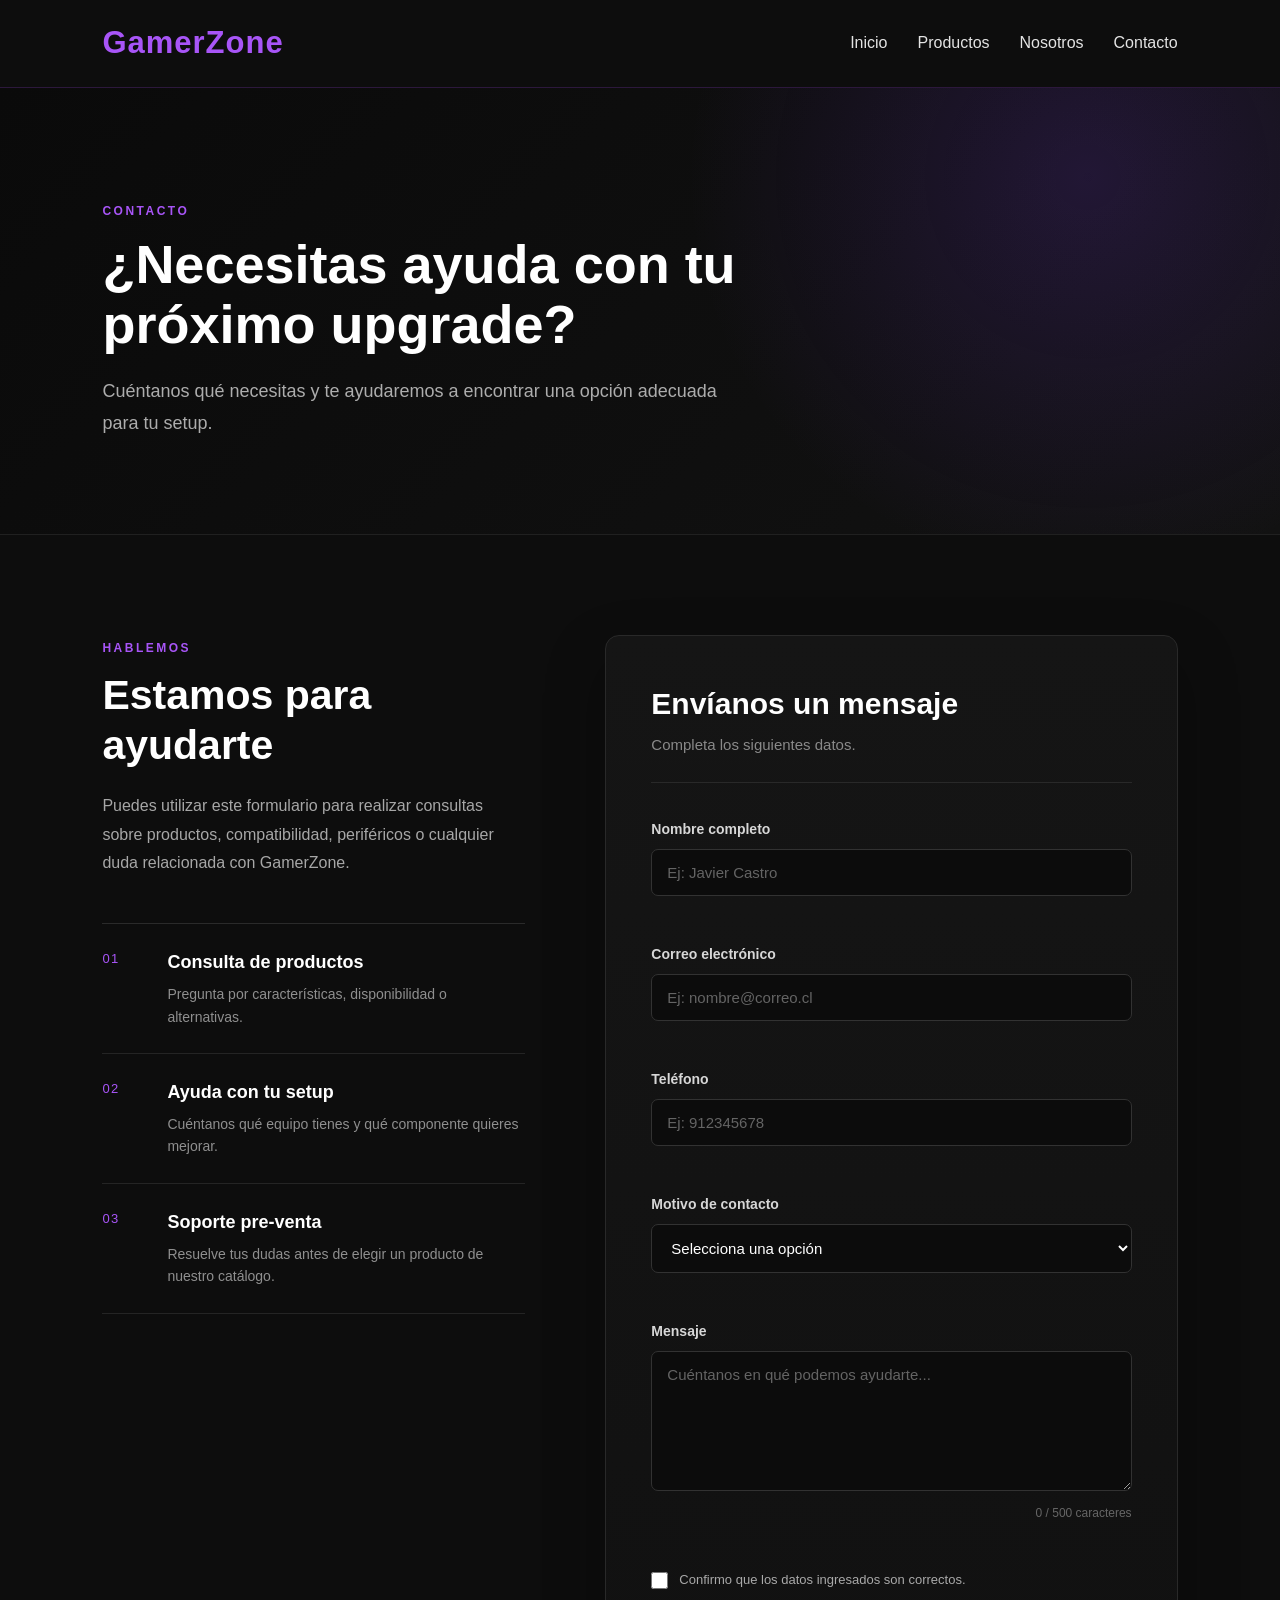
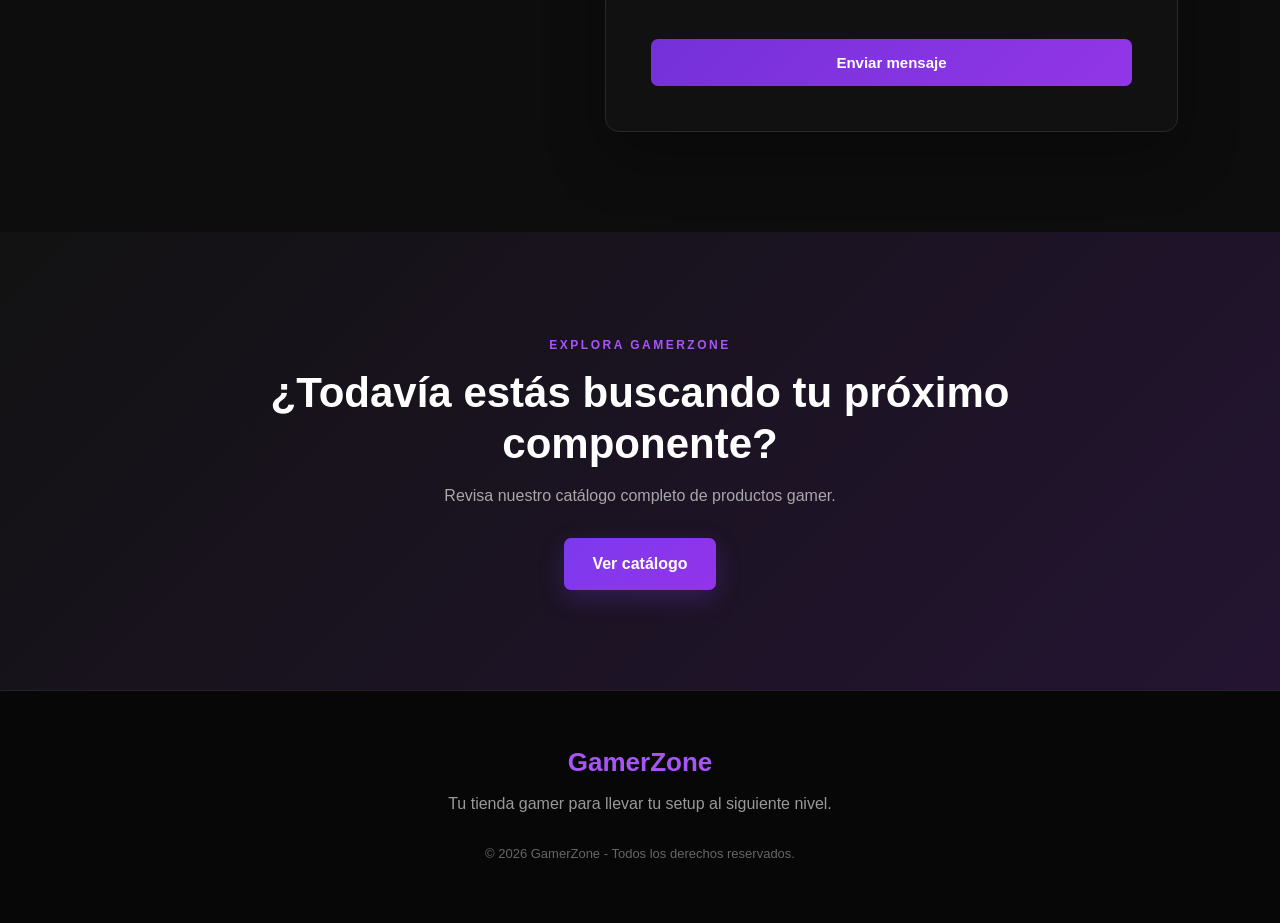
==== contacto.html @ d8f1b789 "Proyecto inicial GamerZone con HTML CSS JavaScript y recursos" ====
<!DOCTYPE html>
<html lang="es">

<head>
    <meta charset="UTF-8">
    <meta name="viewport" content="width=device-width, initial-scale=1.0">

    <title>Contacto | GamerZone</title>

    <link rel="stylesheet" href="css/estilos.css">
</head>

<body>

    <!-- ============================= -->
    <!-- HEADER -->
    <!-- ============================= -->

    <header>

        <h1>GamerZone</h1>

        <nav>
            <a href="index.html">Inicio</a>
            <a href="productos.html">Productos</a>
            <a href="nosotros.html">Nosotros</a>
            <a href="contacto.html">Contacto</a>
        </nav>

    </header>


    <main>

        <!-- ============================= -->
        <!-- PORTADA CONTACTO -->
        <!-- ============================= -->

        <section class="contacto-portada">

            <div class="contacto-portada-contenido">

                <span class="etiqueta-seccion">
                    CONTACTO
                </span>

                <h2>
                    ¿Necesitas ayuda con tu próximo upgrade?
                </h2>

                <p>
                    Cuéntanos qué necesitas y te ayudaremos a encontrar
                    una opción adecuada para tu setup.
                </p>

            </div>

        </section>


        <!-- ============================= -->
        <!-- CONTACTO PRINCIPAL -->
        <!-- ============================= -->

        <section class="contacto-principal">

            <div class="contacto-grid">

                <!-- INFORMACIÓN -->
                <div class="contacto-info">

                    <span class="etiqueta-seccion">
                        HABLEMOS
                    </span>

                    <h2>
                        Estamos para ayudarte
                    </h2>

                    <p class="contacto-intro">
                        Puedes utilizar este formulario para realizar
                        consultas sobre productos, compatibilidad,
                        periféricos o cualquier duda relacionada con
                        GamerZone.
                    </p>


                    <div class="contacto-opciones">

                        <article class="contacto-opcion">

                            <span class="contacto-numero">
                                01
                            </span>

                            <div>
                                <h3>Consulta de productos</h3>

                                <p>
                                    Pregunta por características,
                                    disponibilidad o alternativas.
                                </p>
                            </div>

                        </article>


                        <article class="contacto-opcion">

                            <span class="contacto-numero">
                                02
                            </span>

                            <div>
                                <h3>Ayuda con tu setup</h3>

                                <p>
                                    Cuéntanos qué equipo tienes y qué
                                    componente quieres mejorar.
                                </p>
                            </div>

                        </article>


                        <article class="contacto-opcion">

                            <span class="contacto-numero">
                                03
                            </span>

                            <div>
                                <h3>Soporte pre-venta</h3>

                                <p>
                                    Resuelve tus dudas antes de elegir
                                    un producto de nuestro catálogo.
                                </p>
                            </div>

                        </article>

                    </div>

                </div>


                <!-- ============================= -->
                <!-- FORMULARIO -->
                <!-- ============================= -->

                <div class="contenedor-formulario">

                    <form id="formularioContacto" novalidate>

                        <div class="encabezado-formulario">

                            <h2>Envíanos un mensaje</h2>

                            <p>
                                Completa los siguientes datos.
                            </p>

                        </div>


                        <!-- NOMBRE -->
                        <div class="grupo-formulario">

                            <label for="nombre">
                                Nombre completo
                            </label>

                            <input
                                type="text"
                                id="nombre"
                                name="nombre"
                                placeholder="Ej: Javier Castro"
                                autocomplete="name"
                            >

                            <small
                                class="mensaje-error"
                                id="errorNombre">
                            </small>

                        </div>


                        <!-- CORREO -->
                        <div class="grupo-formulario">

                            <label for="correo">
                                Correo electrónico
                            </label>

                            <input
                                type="email"
                                id="correo"
                                name="correo"
                                placeholder="Ej: nombre@correo.cl"
                                autocomplete="email"
                            >

                            <small
                                class="mensaje-error"
                                id="errorCorreo">
                            </small>

                        </div>


                        <!-- TELÉFONO -->
                        <div class="grupo-formulario">

                            <label for="telefono">
                                Teléfono
                            </label>

                            <input
                                type="tel"
                                id="telefono"
                                name="telefono"
                                placeholder="Ej: 912345678"
                                autocomplete="tel"
                                inputmode="numeric"
                            >

                            <small
                                class="mensaje-error"
                                id="errorTelefono">
                            </small>

                        </div>


                        <!-- MOTIVO -->
                        <div class="grupo-formulario">

                            <label for="motivo">
                                Motivo de contacto
                            </label>

                            <select
                                id="motivo"
                                name="motivo"
                            >

                                <option value="">
                                    Selecciona una opción
                                </option>

                                <option value="producto">
                                    Consulta de producto
                                </option>

                                <option value="setup">
                                    Ayuda con mi setup
                                </option>

                                <option value="compatibilidad">
                                    Compatibilidad de componentes
                                </option>

                                <option value="otro">
                                    Otra consulta
                                </option>

                            </select>

                            <small
                                class="mensaje-error"
                                id="errorMotivo">
                            </small>

                        </div>


                        <!-- MENSAJE -->
                        <div class="grupo-formulario">

                            <label for="mensaje">
                                Mensaje
                            </label>

                            <textarea
                                id="mensaje"
                                name="mensaje"
                                rows="6"
                                placeholder="Cuéntanos en qué podemos ayudarte..."
                            ></textarea>

                            <div class="contador-mensaje">
                                <span id="contadorCaracteres">
                                    0
                                </span>
                                / 500 caracteres
                            </div>

                            <small
                                class="mensaje-error"
                                id="errorMensaje">
                            </small>

                        </div>


                        <!-- TÉRMINOS -->
                        <div class="grupo-checkbox">

                            <input
                                type="checkbox"
                                id="terminos"
                                name="terminos"
                            >

                            <label for="terminos">
                                Confirmo que los datos ingresados son correctos.
                            </label>

                        </div>

                        <small
                            class="mensaje-error"
                            id="errorTerminos">
                        </small>


                        <!-- BOTÓN -->
                        <button
                            type="submit"
                            class="boton-enviar"
                        >
                            Enviar mensaje
                        </button>


                        <!-- MENSAJE DE ÉXITO -->
                        <div
                            class="mensaje-exito"
                            id="mensajeExito"
                        >
                        </div>

                    </form>

                </div>

            </div>

        </section>


        <!-- ============================= -->
        <!-- CTA -->
        <!-- ============================= -->

        <section class="contacto-cta">

            <span class="etiqueta-seccion">
                EXPLORA GAMERZONE
            </span>

            <h2>
                ¿Todavía estás buscando tu próximo componente?
            </h2>

            <p>
                Revisa nuestro catálogo completo de productos gamer.
            </p>

            <a
                href="productos.html"
                class="boton-principal"
            >
                Ver catálogo
            </a>

        </section>

    </main>


    <!-- ============================= -->
    <!-- FOOTER -->
    <!-- ============================= -->

    <footer>

        <h3>GamerZone</h3>

        <p>
            Tu tienda gamer para llevar tu setup al siguiente nivel.
        </p>

        <p class="copyright">
            &copy; 2026 GamerZone - Todos los derechos reservados.
        </p>

    </footer>


    <script src="js/script.js"></script>

</body>

</html>
---- css/estilos.css ----
/* ================================================= */
/* GAMERZONE - ESTILOS GENERALES */
/* ================================================= */

* {
    margin: 0;
    padding: 0;
    box-sizing: border-box;
}

html {
    scroll-behavior: smooth;
}

body {
    font-family: Arial, Helvetica, sans-serif;
    background-color: #0b0b0b;
    color: #ffffff;
    line-height: 1.5;
}

img {
    max-width: 100%;
}

a {
    color: inherit;
}


/* ================================================= */
/* HEADER */
/* ================================================= */

header {
    background: rgba(14, 14, 14, 0.96);

    display: flex;
    justify-content: space-between;
    align-items: center;

    padding: 20px 8%;

    border-bottom: 1px solid #2c183c;

    position: sticky;
    top: 0;
    z-index: 1000;

    backdrop-filter: blur(12px);
}

header h1,
.logo-gamerzone {
    font-size: 31px;
    color: #a855f7;
    letter-spacing: 1px;
    font-weight: 700;
    text-decoration: none;
}


/* ================================================= */
/* NAVEGACIÓN */
/* ================================================= */

nav {
    display: flex;
    gap: 30px;
}

nav a {
    color: #e4e4e4;
    text-decoration: none;
    font-size: 16px;
    font-weight: 500;
    position: relative;
    transition: 0.3s;
}

nav a::after {
    content: "";
    position: absolute;
    left: 0;
    bottom: -7px;
    width: 0;
    height: 2px;
    background-color: #a855f7;
    transition: 0.3s;
}

nav a:hover {
    color: #ffffff;
}

nav a:hover::after {
    width: 100%;
}


/* ================================================= */
/* ELEMENTOS GENERALES */
/* ================================================= */

.etiqueta-seccion {
    display: inline-block;
    color: #a855f7;
    font-size: 12px;
    font-weight: 700;
    letter-spacing: 2.5px;
    margin-bottom: 14px;
}

.boton-principal {
    display: inline-block;

    background: linear-gradient(
        135deg,
        #7c3aed,
        #9333ea
    );

    color: #ffffff;
    text-decoration: none;

    padding: 14px 28px;

    border-radius: 7px;

    font-size: 16px;
    font-weight: bold;

    box-shadow:
        0 8px 25px rgba(124, 58, 237, 0.25);

    transition: 0.3s;
}

.boton-principal:hover {
    transform: translateY(-2px);

    box-shadow:
        0 12px 30px rgba(124, 58, 237, 0.4);
}

.boton-secundario {
    display: inline-block;

    color: #ffffff;
    text-decoration: none;

    padding: 13px 27px;

    border: 1px solid #3e3e3e;
    border-radius: 7px;

    font-size: 16px;
    font-weight: 600;

    transition: 0.3s;
}

.boton-secundario:hover {
    border-color: #7c3aed;
    background-color: rgba(124, 58, 237, 0.08);
    transform: translateY(-2px);
}

.enlace-simple {
    color: #c77dff;
    text-decoration: none;
    font-size: 15px;
    font-weight: 600;
    transition: 0.3s;
}

.enlace-simple:hover {
    color: #ffffff;
}


/* ================================================= */
/* TÍTULOS GENERALES */
/* ================================================= */

.titulo-seccion {
    text-align: center;
    margin-bottom: 48px;
}

.titulo-seccion h2 {
    font-size: 40px;
    margin: 10px 0 15px;
    line-height: 1.2;
}

.titulo-seccion p {
    max-width: 760px;
    margin: auto;

    color: #a9a9a9;

    font-size: 17px;
    line-height: 1.7;
}


/* ================================================= */
/* HOME */
/* ================================================= */

.home-hero {
    min-height: 83vh;

    display: grid;

    grid-template-columns: 0.9fr 1.1fr;

    gap: 70px;

    align-items: center;

    padding: 80px 8%;

    background:
        radial-gradient(
            circle at 75% 35%,
            rgba(124, 58, 237, 0.18),
            transparent 32%
        ),
        linear-gradient(
            135deg,
            #090909 0%,
            #101010 100%
        );
}

.home-hero-contenido {
    max-width: 680px;
}

.home-hero-contenido h1 {
    font-size: 61px;
    line-height: 1.04;
    margin-bottom: 25px;
    letter-spacing: -1.5px;
}

.home-hero-contenido p {
    color: #adadad;

    font-size: 18px;
    line-height: 1.75;

    max-width: 590px;

    margin-bottom: 35px;
}

.home-hero-acciones {
    display: flex;
    align-items: center;
    gap: 15px;
    flex-wrap: wrap;
}

.home-hero-visual {
    position: relative;
}

.home-hero-visual img {
    width: 100%;
    height: 560px;

    object-fit: cover;

    border-radius: 16px;

    display: block;

    box-shadow:
        0 35px 80px rgba(0, 0, 0, 0.5),
        0 0 40px rgba(124, 58, 237, 0.15);
}

.home-hero-ficha {
    position: absolute;

    left: -35px;
    bottom: 35px;

    width: 270px;

    padding: 22px;

    background: rgba(12, 12, 12, 0.94);

    border: 1px solid #33203f;

    backdrop-filter: blur(10px);
}

.home-hero-ficha span {
    display: block;

    color: #a855f7;

    font-size: 10px;
    font-weight: bold;
    letter-spacing: 2px;

    margin-bottom: 9px;
}

.home-hero-ficha strong {
    display: block;

    font-size: 15px;
    line-height: 1.55;
    font-weight: 600;
}


/* ================================================= */
/* HOME - CATEGORÍAS */
/* ================================================= */

.home-categorias {
    padding: 100px 8%;
    background-color: #0d0d0d;
}

.home-categorias-cabecera {
    display: flex;

    justify-content: space-between;
    align-items: flex-end;

    gap: 30px;

    margin-bottom: 50px;
}

.home-categorias-cabecera h2 {
    max-width: 650px;

    font-size: 42px;
    line-height: 1.18;
}

.categorias-linea {
    border-top: 1px solid #292929;
}

.categoria-home {
    display: grid;

    grid-template-columns: 70px 1fr 50px;

    gap: 25px;

    align-items: center;

    padding: 30px 10px;

    border-bottom: 1px solid #292929;

    text-decoration: none;

    transition: 0.3s;
}

.categoria-home:hover {
    background-color: #121212;
    padding-left: 22px;
}

.categoria-home-numero {
    color: #6f6f6f;

    font-size: 12px;
    letter-spacing: 1.5px;
}

.categoria-home h3 {
    font-size: 23px;
    margin-bottom: 5px;
}

.categoria-home p {
    color: #898989;

    font-size: 14px;
    line-height: 1.6;
}

.categoria-home-flecha {
    color: #a855f7;
    font-size: 23px;
    text-align: right;
}


/* ================================================= */
/* HOME - PC GAMER */
/* ================================================= */

.home-editorial {
    display: grid;

    grid-template-columns: 1.1fr 0.9fr;

    min-height: 680px;

    background-color: #101010;
}

.home-editorial-imagen {
    overflow: hidden;
}

.home-editorial-imagen img {
    width: 100%;
    height: 100%;
    min-height: 680px;

    object-fit: cover;

    display: block;
}

.home-editorial-contenido {
    padding: 90px 10%;

    display: flex;
    flex-direction: column;
    justify-content: center;

    background:
        radial-gradient(
            circle at 80% 50%,
            rgba(124, 58, 237, 0.12),
            transparent 38%
        ),
        #111111;
}

.home-editorial-contenido h2 {
    font-size: 45px;
    line-height: 1.15;

    margin-bottom: 24px;

    max-width: 600px;
}

.home-editorial-contenido > p {
    color: #a6a6a6;

    font-size: 16px;
    line-height: 1.8;

    margin-bottom: 38px;

    max-width: 600px;
}

.home-editorial-datos {
    display: grid;

    grid-template-columns: 1fr 1fr;

    gap: 30px;

    margin-bottom: 40px;
}

.home-editorial-datos div {
    padding-top: 18px;

    border-top: 1px solid #333333;
}

.home-editorial-datos span {
    display: block;

    color: #9b4ed6;

    font-size: 12px;
    letter-spacing: 1.5px;

    margin-bottom: 10px;
}

.home-editorial-datos p {
    color: #8e8e8e;

    font-size: 14px;
    line-height: 1.6;
}


/* ================================================= */
/* PRODUCTOS DESTACADOS HOME */
/* ================================================= */

.productos-destacados {
    padding: 100px 8%;

    background-color: #0c0c0c;
}

.contenedor-productos {
    display: grid;

    grid-template-columns: repeat(4, 1fr);

    gap: 24px;
}

.producto {
    background-color: #151515;

    border: 1px solid #272727;

    border-radius: 12px;

    overflow: hidden;

    transition: 0.3s;
}

.producto:hover {
    transform: translateY(-7px);

    border-color: #583078;

    box-shadow:
        0 20px 45px rgba(0, 0, 0, 0.35);
}

.producto img {
    width: 100%;
    height: 225px;

    object-fit: cover;

    display: block;
}

.producto-info {
    padding: 23px;
}

.categoria {
    display: inline-block;

    color: #a855f7;

    font-size: 10px;
    font-weight: bold;

    letter-spacing: 1.7px;

    margin-bottom: 11px;
}

.producto-info h3 {
    font-size: 20px;

    margin-bottom: 12px;
}

.producto-info p {
    color: #999999;

    font-size: 14px;
    line-height: 1.65;

    min-height: 70px;
}

.producto-info h4 {
    color: #c06bff;

    font-size: 22px;

    margin: 18px 0;
}

.boton-producto {
    display: inline-block;

    background-color: #742dde;

    color: white;

    text-decoration: none;

    padding: 11px 18px;

    border-radius: 6px;

    font-size: 14px;
    font-weight: 700;

    transition: 0.3s;
}

.boton-producto:hover {
    background-color: #943ff0;
}

.ver-catalogo {
    text-align: center;

    margin-top: 48px;
}


/* ================================================= */
/* HOME - HARDWARE */
/* ================================================= */

.home-hardware {
    display: grid;

    grid-template-columns: 0.9fr 1.1fr;

    background-color: #111111;

    min-height: 610px;
}

.home-hardware-contenido {
    padding: 90px 12%;

    display: flex;
    flex-direction: column;
    justify-content: center;
}

.home-hardware-contenido h2 {
    font-size: 44px;
    line-height: 1.17;

    margin-bottom: 24px;

    max-width: 580px;
}

.home-hardware-contenido p {
    color: #9d9d9d;

    font-size: 16px;
    line-height: 1.8;

    max-width: 560px;

    margin-bottom: 30px;
}

.home-hardware-imagen {
    overflow: hidden;
}

.home-hardware-imagen img {
    width: 100%;
    height: 100%;

    min-height: 610px;

    object-fit: cover;

    display: block;
}


/* ================================================= */
/* HOME - AYUDA */
/* ================================================= */

.home-ayuda {
    padding: 120px 8%;

    text-align: center;

    background:
        radial-gradient(
            circle at 50% 40%,
            rgba(124, 58, 237, 0.15),
            transparent 40%
        ),
        linear-gradient(
            135deg,
            #0c0c0c,
            #17101d
        );
}

.home-ayuda-contenido {
    max-width: 820px;

    margin: auto;
}

.home-ayuda h2 {
    font-size: 48px;
    line-height: 1.15;

    margin-bottom: 22px;
}

.home-ayuda p {
    color: #a5a5a5;

    font-size: 17px;
    line-height: 1.75;

    max-width: 680px;

    margin: 0 auto 32px;
}


/* ================================================= */
/* PRODUCTOS - PORTADA */
/* ================================================= */

.catalogo-portada {
    min-height: 560px;

    padding: 95px 8%;

    display: flex;

    justify-content: space-between;
    align-items: flex-end;

    gap: 60px;

    background:
        radial-gradient(
            circle at 80% 30%,
            rgba(124, 58, 237, 0.17),
            transparent 30%
        ),
        linear-gradient(
            135deg,
            #090909 0%,
            #121212 65%,
            #17101e 100%
        );

    border-bottom: 1px solid #252525;
}

.catalogo-portada-contenido {
    max-width: 850px;
}

.catalogo-portada h1 {
    max-width: 780px;

    font-size: 60px;
    line-height: 1.05;

    letter-spacing: -1px;

    margin-bottom: 25px;
}

.catalogo-portada-contenido p {
    max-width: 630px;

    color: #a7a7a7;

    font-size: 18px;
    line-height: 1.75;
}

.catalogo-portada-dato {
    width: 260px;

    padding-top: 20px;

    border-top: 1px solid #45305a;

    flex-shrink: 0;
}

.catalogo-portada-dato span {
    display: block;

    color: #a855f7;

    font-size: 10px;
    font-weight: 700;

    letter-spacing: 2px;

    margin-bottom: 10px;
}

.catalogo-portada-dato p {
    color: #929292;

    font-size: 14px;
    line-height: 1.6;
}


/* ================================================= */
/* PRODUCTOS - CATEGORÍAS */
/* ================================================= */

.catalogo-categorias {
    padding: 22px 8%;

    background-color: #0d0d0d;

    border-bottom: 1px solid #242424;
}

.catalogo-categorias-interior {
    display: flex;

    justify-content: space-between;
    align-items: center;

    gap: 30px;

    max-width: 1300px;

    margin: auto;
}

.catalogo-categorias-titulo {
    color: #777777;

    font-size: 12px;

    letter-spacing: 1.4px;

    text-transform: uppercase;
}

.catalogo-categorias-links {
    display: flex;

    align-items: center;

    gap: 28px;

    flex-wrap: wrap;
}

.catalogo-categorias-links a {
    color: #bcbcbc;

    text-decoration: none;

    font-size: 14px;

    transition: 0.3s;
}

.catalogo-categorias-links a:hover {
    color: #b96cff;
}


/* ================================================= */
/* PRODUCTO PRINCIPAL */
/* ================================================= */

.producto-principal {
    display: grid;

    grid-template-columns: 1.1fr 0.9fr;

    min-height: 680px;

    background-color: #0f0f0f;

    border-bottom: 1px solid #252525;
}

.producto-principal-imagen {
    overflow: hidden;
}

.producto-principal-imagen img {
    width: 100%;
    height: 100%;

    min-height: 680px;

    object-fit: cover;

    display: block;
}

.producto-principal-contenido {
    padding: 85px 10%;

    display: flex;
    flex-direction: column;
    justify-content: center;

    background:
        radial-gradient(
            circle at 80% 35%,
            rgba(124, 58, 237, 0.12),
            transparent 40%
        ),
        #111111;
}

.producto-principal-contenido h2 {
    font-size: 46px;
    line-height: 1.15;

    margin-bottom: 22px;
}

.producto-principal-descripcion {
    max-width: 570px;

    color: #a4a4a4;

    font-size: 16px;
    line-height: 1.8;

    margin-bottom: 38px;
}

.producto-principal-detalles {
    border-top: 1px solid #303030;

    border-bottom: 1px solid #303030;

    margin-bottom: 38px;
}

.producto-principal-detalles div {
    display: grid;

    grid-template-columns: 130px 1fr;

    gap: 20px;

    padding: 17px 0;

    border-bottom: 1px solid #252525;
}

.producto-principal-detalles div:last-child {
    border-bottom: none;
}

.producto-principal-detalles span {
    color: #737373;

    font-size: 10px;
    font-weight: bold;

    letter-spacing: 1.5px;
}

.producto-principal-detalles strong {
    color: #d3d3d3;

    font-size: 14px;
    font-weight: 500;
}

.producto-principal-compra {
    display: flex;

    align-items: center;

    gap: 30px;

    flex-wrap: wrap;
}

.precio-destacado {
    color: #c26dff;

    font-size: 30px;
}


/* ================================================= */
/* CATÁLOGO PRODUCTOS */
/* ================================================= */

.catalogo-productos {
    padding: 105px 8%;

    background-color: #0b0b0b;
}

.catalogo-encabezado {
    display: flex;

    justify-content: space-between;
    align-items: flex-end;

    gap: 50px;

    max-width: 1300px;

    margin: 0 auto 55px;
}

.catalogo-encabezado h2 {
    font-size: 45px;

    line-height: 1.15;
}

.catalogo-encabezado > p {
    max-width: 430px;

    color: #8e8e8e;

    font-size: 15px;
    line-height: 1.7;
}

.catalogo-grid {
    max-width: 1300px;

    margin: auto;

    display: grid;

    grid-template-columns: repeat(2, 1fr);

    gap: 28px;
}

.catalogo-producto {
    background-color: #121212;

    border: 1px solid #262626;

    overflow: hidden;

    transition:
        transform 0.3s,
        border-color 0.3s,
        box-shadow 0.3s;
}

.catalogo-producto:hover {
    transform: translateY(-5px);

    border-color: #4d2d65;

    box-shadow:
        0 22px 55px rgba(0, 0, 0, 0.3);
}

.catalogo-producto-imagen {
    position: relative;

    overflow: hidden;

    background-color: #0c0c0c;
}

.catalogo-producto-imagen img {
    width: 100%;

    height: 340px;

    object-fit: cover;

    display: block;

    transition: transform 0.5s;
}

.catalogo-producto:hover
.catalogo-producto-imagen img {
    transform: scale(1.025);
}

.producto-etiqueta {
    position: absolute;

    z-index: 2;

    top: 18px;
    left: 18px;

    padding: 7px 10px;

    background-color: rgba(10, 10, 10, 0.88);

    border: 1px solid #43304f;

    color: #c078f4;

    font-size: 9px;
    font-weight: 700;

    letter-spacing: 1.5px;
}

.catalogo-producto-info {
    padding: 27px 27px 25px;
}

.catalogo-producto-info h3 {
    font-size: 23px;

    margin-bottom: 12px;
}

.catalogo-producto-info > p {
    color: #949494;

    font-size: 14px;
    line-height: 1.7;

    min-height: 72px;
}

.catalogo-producto-final {
    display: flex;

    justify-content: space-between;
    align-items: center;

    gap: 20px;

    margin-top: 24px;

    padding-top: 20px;

    border-top: 1px solid #292929;
}

.catalogo-producto-final strong {
    color: #c36dff;

    font-size: 21px;
}

.catalogo-producto-final a {
    color: #c5c5c5;

    text-decoration: none;

    font-size: 13px;
    font-weight: 600;

    transition: 0.3s;
}

.catalogo-producto-final a:hover {
    color: #b767ed;
}


/* ================================================= */
/* AYUDA CATÁLOGO */
/* ================================================= */

.catalogo-ayuda {
    padding: 115px 8%;

    text-align: center;

    background:
        radial-gradient(
            circle at 50% 50%,
            rgba(124, 58, 237, 0.15),
            transparent 38%
        ),
        linear-gradient(
            135deg,
            #0c0c0c,
            #191020
        );
}

.catalogo-ayuda-contenido {
    max-width: 800px;

    margin: auto;
}

.catalogo-ayuda h2 {
    font-size: 47px;
    line-height: 1.15;

    margin-bottom: 20px;
}

.catalogo-ayuda p {
    max-width: 650px;

    margin: 0 auto 32px;

    color: #a3a3a3;

    font-size: 16px;
    line-height: 1.75;
}


/* ================================================= */
/* NOSOTROS - PORTADA */
/* ================================================= */

.nosotros-portada {
    position: relative;

    min-height: 78vh;

    overflow: hidden;

    display: flex;
    align-items: center;
}

.nosotros-portada-imagen {
    position: absolute;

    inset: 0;

    width: 100%;
    height: 100%;

    object-fit: cover;
}

.nosotros-portada-overlay {
    position: absolute;

    inset: 0;

    z-index: 1;

    background:
        linear-gradient(
            90deg,
            rgba(5, 5, 5, 0.97) 0%,
            rgba(8, 8, 8, 0.88) 38%,
            rgba(8, 8, 8, 0.40) 70%,
            rgba(8, 8, 8, 0.18) 100%
        );
}

.nosotros-portada-contenido {
    position: relative;

    z-index: 2;

    width: 58%;

    padding: 80px 8%;
}

.nosotros-portada-contenido h2 {
    font-size: 54px;
    line-height: 1.12;

    margin-bottom: 22px;

    max-width: 800px;
}

.nosotros-portada-contenido p {
    color: #c5c5c5;

    font-size: 18px;
    line-height: 1.75;

    margin-bottom: 32px;

    max-width: 650px;
}


/* ================================================= */
/* NOSOTROS - HISTORIA */
/* ================================================= */

.historia-gamerzone {
    padding: 100px 8%;

    background-color: #0f0f0f;
}

.historia-contenido {
    max-width: 1250px;

    margin: auto;

    display: grid;

    grid-template-columns: 1fr 1fr;

    gap: 70px;

    align-items: center;
}

.historia-imagen {
    position: relative;
}

.historia-imagen::before {
    content: "";

    position: absolute;

    width: 95%;
    height: 95%;

    left: -18px;
    bottom: -18px;

    border: 1px solid #4b226e;

    border-radius: 15px;
}

.historia-imagen img {
    position: relative;

    z-index: 2;

    width: 100%;
    height: 470px;

    object-fit: cover;

    border-radius: 15px;
}

.historia-texto h2 {
    font-size: 42px;
    line-height: 1.2;

    margin-bottom: 26px;
}

.historia-texto p {
    color: #ababab;

    font-size: 16px;
    line-height: 1.85;

    margin-bottom: 18px;
}


/* ================================================= */
/* NOSOTROS - PROPUESTA */
/* ================================================= */

.diferenciadores {
    padding: 95px 8%;

    background-color: #0b0b0b;
}

.diferenciadores-titulo {
    max-width: 700px;

    margin-bottom: 50px;
}

.diferenciadores-titulo h2 {
    font-size: 42px;

    line-height: 1.2;
}

.diferenciadores-grid {
    display: grid;

    grid-template-columns: repeat(2, 1fr);

    gap: 24px;
}

.diferenciador {
    padding: 35px 30px;

    border-top: 1px solid #4b226e;

    background:
        linear-gradient(
            180deg,
            #151515,
            #111111
        );

    min-height: 245px;
}

.numero-diferenciador {
    display: block;

    color: #8f42c6;

    font-size: 14px;
    letter-spacing: 2px;

    margin-bottom: 45px;
}

.diferenciador h3 {
    font-size: 23px;

    margin-bottom: 14px;
}

.diferenciador p {
    color: #9e9e9e;

    font-size: 15px;
    line-height: 1.7;
}


/* ================================================= */
/* NOSOTROS - COMPROMISO */
/* ================================================= */

.compromiso {
    padding: 100px 8%;

    background:
        radial-gradient(
            circle at 80% 50%,
            rgba(124, 58, 237, 0.12),
            transparent 40%
        ),
        #101010;
}

.compromiso-contenido {
    max-width: 1200px;

    margin: auto;

    display: grid;

    grid-template-columns: 1.1fr 0.9fr;

    gap: 90px;

    align-items: center;
}

.compromiso-texto h2 {
    font-size: 42px;

    margin-bottom: 22px;
}

.compromiso-texto p {
    color: #ababab;

    line-height: 1.8;

    margin-bottom: 16px;

    font-size: 16px;
}

.compromiso-lista {
    border-left: 1px solid #3c1b5c;

    padding-left: 35px;
}

.compromiso-item {
    display: flex;

    align-items: center;

    gap: 15px;

    padding: 18px 0;

    border-bottom: 1px solid #242424;
}

.compromiso-item span {
    display: flex;

    align-items: center;
    justify-content: center;

    width: 30px;
    height: 30px;

    border-radius: 50%;

    background-color: rgba(124, 58, 237, 0.15);

    color: #b46cff;

    font-weight: bold;

    flex-shrink: 0;
}

.compromiso-item p {
    color: #d0d0d0;

    font-size: 15px;
}


/* ================================================= */
/* VIDEO LOCAL */
/* ================================================= */

.seccion-video {
    padding: 100px 8%;

    background-color: #0b0b0b;
}

.contenedor-video {
    width: 100%;
    max-width: 980px;

    margin: auto;

    overflow: hidden;

    border-radius: 16px;

    border: 1px solid #292929;

    background-color: #000000;

    box-shadow:
        0 25px 60px rgba(0, 0, 0, 0.45),
        0 0 40px rgba(124, 58, 237, 0.08);
}

.contenedor-video video {
    width: 100%;
    height: auto;

    display: block;

    background-color: #000000;
}


/* ================================================= */
/* NOSOTROS - CTA */
/* ================================================= */

.cta-nosotros {
    padding: 110px 8%;

    text-align: center;

    background:
        linear-gradient(
            135deg,
            #151515,
            #241233 60%,
            #321449
        );
}

.cta-nosotros-contenido {
    max-width: 800px;

    margin: auto;
}

.cta-nosotros h2 {
    font-size: 46px;
    line-height: 1.2;

    margin-bottom: 18px;
}

.cta-nosotros p {
    color: #bdbdbd;

    font-size: 17px;
    line-height: 1.7;

    margin-bottom: 30px;
}


/* ================================================= */
/* CONTACTO - PORTADA */
/* ================================================= */

.contacto-portada {
    padding: 110px 8% 95px;

    background:
        radial-gradient(
            circle at 85% 20%,
            rgba(124, 58, 237, 0.17),
            transparent 35%
        ),
        linear-gradient(
            135deg,
            #0a0a0a,
            #121212
        );

    border-bottom: 1px solid #202020;
}

.contacto-portada-contenido {
    max-width: 900px;
}

.contacto-portada h2 {
    font-size: 54px;
    line-height: 1.12;

    max-width: 850px;

    margin-bottom: 22px;
}

.contacto-portada p {
    max-width: 650px;

    color: #adadad;

    font-size: 18px;
    line-height: 1.75;
}


/* ================================================= */
/* CONTACTO PRINCIPAL */
/* ================================================= */

.contacto-principal {
    padding: 100px 8%;

    background-color: #0d0d0d;
}

.contacto-grid {
    max-width: 1250px;

    margin: auto;

    display: grid;

    grid-template-columns: 0.85fr 1.15fr;

    gap: 80px;

    align-items: start;
}

.contacto-info {
    position: sticky;

    top: 130px;
}

.contacto-info h2 {
    font-size: 41px;
    line-height: 1.2;

    margin-bottom: 22px;
}

.contacto-intro {
    color: #a7a7a7;

    font-size: 16px;
    line-height: 1.8;

    margin-bottom: 45px;
}

.contacto-opciones {
    border-top: 1px solid #2a2a2a;
}

.contacto-opcion {
    display: grid;

    grid-template-columns: 45px 1fr;

    gap: 20px;

    padding: 25px 0;

    border-bottom: 1px solid #242424;
}

.contacto-numero {
    color: #a855f7;

    font-size: 13px;
    letter-spacing: 1.5px;
}

.contacto-opcion h3 {
    font-size: 18px;

    margin-bottom: 7px;

    font-weight: 600;
}

.contacto-opcion p {
    color: #8f8f8f;

    font-size: 14px;
    line-height: 1.6;
}


/* ================================================= */
/* FORMULARIO */
/* ================================================= */

.contenedor-formulario {
    background:
        linear-gradient(
            180deg,
            #151515,
            #111111
        );

    border: 1px solid #292929;

    padding: 45px;

    border-radius: 14px;

    box-shadow:
        0 25px 60px rgba(0, 0, 0, 0.3);
}

.encabezado-formulario {
    margin-bottom: 36px;

    padding-bottom: 25px;

    border-bottom: 1px solid #292929;
}

.encabezado-formulario h2 {
    font-size: 30px;

    margin-bottom: 8px;
}

.encabezado-formulario p {
    color: #898989;

    font-size: 15px;
}

.grupo-formulario {
    margin-bottom: 24px;
}

.grupo-formulario label {
    display: block;

    margin-bottom: 9px;

    color: #d7d7d7;

    font-size: 14px;
    font-weight: 600;
}

.grupo-formulario input,
.grupo-formulario select,
.grupo-formulario textarea {
    width: 100%;

    background-color: #0c0c0c;

    color: #ffffff;

    border: 1px solid #323232;

    border-radius: 7px;

    padding: 14px 15px;

    font-family: inherit;
    font-size: 15px;

    outline: none;

    transition:
        border-color 0.25s,
        box-shadow 0.25s,
        background-color 0.25s;
}

.grupo-formulario textarea {
    resize: vertical;

    min-height: 140px;
}

.grupo-formulario input::placeholder,
.grupo-formulario textarea::placeholder {
    color: #646464;
}

.grupo-formulario input:focus,
.grupo-formulario select:focus,
.grupo-formulario textarea:focus {
    border-color: #7c3aed;

    background-color: #101010;

    box-shadow:
        0 0 0 3px rgba(124, 58, 237, 0.10);
}

.grupo-formulario select {
    cursor: pointer;
}

.contador-mensaje {
    text-align: right;

    color: #666666;

    font-size: 12px;

    margin-top: 6px;
}


/* ================================================= */
/* CHECKBOX */
/* ================================================= */

.grupo-checkbox {
    display: flex;

    align-items: flex-start;

    gap: 11px;

    margin-top: 5px;
}

.grupo-checkbox input {
    width: 17px;
    height: 17px;

    margin-top: 2px;

    accent-color: #7c3aed;

    cursor: pointer;
}

.grupo-checkbox label {
    color: #a9a9a9;

    font-size: 13px;
    line-height: 1.5;

    cursor: pointer;
}


/* ================================================= */
/* VALIDACIONES */
/* ================================================= */

.mensaje-error {
    display: block;

    min-height: 18px;

    margin-top: 6px;

    color: #ff7070;

    font-size: 12px;
    line-height: 1.4;
}

.campo-error {
    border-color: #b94a4a !important;

    box-shadow:
        0 0 0 3px rgba(185, 74, 74, 0.08) !important;
}

.campo-correcto {
    border-color: #4a9a68 !important;
}


/* ================================================= */
/* BOTÓN FORMULARIO */
/* ================================================= */

.boton-enviar {
    width: 100%;

    margin-top: 26px;

    padding: 15px 20px;

    background:
        linear-gradient(
            135deg,
            #7431d9,
            #9236e8
        );

    border: none;

    border-radius: 7px;

    color: white;

    font-size: 15px;
    font-weight: 700;

    cursor: pointer;

    transition: 0.3s;
}

.boton-enviar:hover {
    transform: translateY(-2px);

    box-shadow:
        0 10px 28px rgba(124, 58, 237, 0.26);
}

button {
    background-color: #742dde;

    color: white;

    border: none;

    padding: 11px 19px;

    border-radius: 6px;

    cursor: pointer;

    font-weight: bold;

    transition: 0.3s;
}

button:hover {
    background-color: #943ff0;

    transform: translateY(-2px);
}


/* ================================================= */
/* MENSAJE ÉXITO */
/* ================================================= */

.mensaje-exito {
    display: none;

    margin-top: 20px;

    padding: 14px 16px;

    border: 1px solid #335d42;

    background-color: rgba(48, 110, 70, 0.12);

    color: #7ac994;

    border-radius: 6px;

    font-size: 14px;
    line-height: 1.5;
}

.mensaje-exito.activo {
    display: block;
}


/* ================================================= */
/* CONTACTO CTA */
/* ================================================= */

.contacto-cta {
    padding: 100px 8%;

    text-align: center;

    background:
        linear-gradient(
            135deg,
            #121212,
            #241432
        );
}

.contacto-cta h2 {
    max-width: 750px;

    margin: 0 auto 15px;

    font-size: 42px;
    line-height: 1.2;
}

.contacto-cta p {
    color: #a8a8a8;

    font-size: 16px;

    margin-bottom: 30px;
}


/* ================================================= */
/* FOOTER */
/* ================================================= */

footer {
    background-color: #070707;

    text-align: center;

    padding: 52px 20px;

    color: #999999;

    border-top: 1px solid #222222;
}

footer h3 {
    color: #a855f7;

    font-size: 26px;

    margin-bottom: 10px;
}

footer p {
    margin-bottom: 7px;
}

.footer-navegacion {
    display: flex;

    justify-content: center;

    flex-wrap: wrap;

    gap: 24px;

    margin-top: 25px;
}

.footer-navegacion a {
    color: #a0a0a0;

    text-decoration: none;

    font-size: 14px;

    transition: 0.3s;
}

.footer-navegacion a:hover {
    color: #a855f7;
}

.copyright {
    font-size: 13px;

    margin-top: 28px;

    color: #666666;
}


/* ================================================= */
/* RESPONSIVE TABLET */
/* ================================================= */

@media (max-width: 1100px) {

    .home-hero {
        gap: 45px;
    }

    .home-hero-contenido h1 {
        font-size: 50px;
    }

    .home-hero-visual img {
        height: 480px;
    }

    .contenedor-productos {
        grid-template-columns: repeat(2, 1fr);
    }

    .catalogo-portada h1 {
        font-size: 50px;
    }

    .producto-principal {
        grid-template-columns: 1fr 1fr;
    }

    .catalogo-producto-imagen img {
        height: 300px;
    }

    .nosotros-portada-contenido {
        width: 70%;
    }

    .contacto-grid {
        gap: 45px;
    }
}


/* ================================================= */
/* RESPONSIVE CELULAR */
/* ================================================= */

@media (max-width: 768px) {

    /* HEADER */

    header {
        flex-direction: column;

        gap: 18px;

        padding: 18px 6%;
    }

    nav {
        gap: 15px;

        flex-wrap: wrap;

        justify-content: center;
    }


    /* HOME */

    .home-hero {
        grid-template-columns: 1fr;

        gap: 45px;

        padding: 60px 7%;
    }

    .home-hero-contenido {
        text-align: center;

        margin: auto;
    }

    .home-hero-contenido h1 {
        font-size: 41px;
    }

    .home-hero-contenido p {
        font-size: 16px;
    }

    .home-hero-acciones {
        justify-content: center;
    }

    .home-hero-visual img {
        height: 390px;
    }

    .home-hero-ficha {
        position: relative;

        left: auto;
        bottom: auto;

        width: 100%;

        margin-top: 10px;
    }


    /* HOME CATEGORÍAS */

    .home-categorias {
        padding: 70px 7%;
    }

    .home-categorias-cabecera {
        flex-direction: column;

        align-items: flex-start;
    }

    .home-categorias-cabecera h2 {
        font-size: 34px;
    }

    .categoria-home {
        grid-template-columns: 45px 1fr 25px;

        gap: 12px;

        padding: 25px 5px;
    }


    /* HOME EDITORIAL */

    .home-editorial {
        grid-template-columns: 1fr;
    }

    .home-editorial-imagen img {
        min-height: auto;

        height: 430px;
    }

    .home-editorial-contenido {
        padding: 70px 7%;
    }

    .home-editorial-contenido h2 {
        font-size: 35px;
    }

    .home-editorial-datos {
        grid-template-columns: 1fr;
    }


    /* HOME PRODUCTOS */

    .contenedor-productos {
        grid-template-columns: 1fr;
    }

    .producto img {
        height: 270px;
    }

    .titulo-seccion h2 {
        font-size: 32px;
    }


    /* HOME HARDWARE */

    .home-hardware {
        grid-template-columns: 1fr;
    }

    .home-hardware-contenido {
        padding: 70px 7%;
    }

    .home-hardware-contenido h2 {
        font-size: 35px;
    }

    .home-hardware-imagen img {
        min-height: auto;

        height: 430px;
    }

    .home-ayuda {
        padding: 80px 7%;
    }

    .home-ayuda h2 {
        font-size: 37px;
    }


    /* CATÁLOGO */

    .catalogo-portada {
        min-height: auto;

        padding: 75px 7%;

        flex-direction: column;

        align-items: flex-start;

        gap: 50px;
    }

    .catalogo-portada h1 {
        font-size: 42px;
    }

    .catalogo-portada-contenido p {
        font-size: 16px;
    }

    .catalogo-portada-dato {
        width: 100%;
    }

    .catalogo-categorias {
        padding: 22px 7%;
    }

    .catalogo-categorias-interior {
        flex-direction: column;

        align-items: flex-start;

        gap: 15px;
    }

    .catalogo-categorias-links {
        gap: 16px;
    }

    .producto-principal {
        grid-template-columns: 1fr;
    }

    .producto-principal-imagen img {
        min-height: auto;

        height: 440px;
    }

    .producto-principal-contenido {
        padding: 70px 7%;
    }

    .producto-principal-contenido h2 {
        font-size: 36px;
    }

    .producto-principal-detalles div {
        grid-template-columns: 100px 1fr;
    }

    .catalogo-productos {
        padding: 75px 7%;
    }

    .catalogo-encabezado {
        flex-direction: column;

        align-items: flex-start;

        gap: 20px;
    }

    .catalogo-encabezado h2 {
        font-size: 36px;
    }

    .catalogo-grid {
        grid-template-columns: 1fr;
    }

    .catalogo-producto-imagen img {
        height: 300px;
    }

    .catalogo-producto-info > p {
        min-height: auto;
    }

    .catalogo-ayuda {
        padding: 80px 7%;
    }

    .catalogo-ayuda h2 {
        font-size: 36px;
    }


    /* NOSOTROS */

    .nosotros-portada {
        min-height: 72vh;
    }

    .nosotros-portada-overlay {
        background:
            linear-gradient(
                180deg,
                rgba(5, 5, 5, 0.55),
                rgba(5, 5, 5, 0.95)
            );
    }

    .nosotros-portada-contenido {
        width: 100%;

        padding: 70px 7%;

        align-self: flex-end;
    }

    .nosotros-portada-contenido h2 {
        font-size: 39px;
    }

    .historia-gamerzone {
        padding: 70px 7%;
    }

    .historia-contenido {
        grid-template-columns: 1fr;

        gap: 45px;
    }

    .historia-imagen img {
        height: 330px;
    }

    .historia-texto h2 {
        font-size: 34px;
    }

    .diferenciadores {
        padding: 70px 7%;
    }

    .diferenciadores-grid {
        grid-template-columns: 1fr;
    }

    .compromiso {
        padding: 70px 7%;
    }

    .compromiso-contenido {
        grid-template-columns: 1fr;

        gap: 45px;
    }

    .compromiso-lista {
        padding-left: 20px;
    }

    .seccion-video {
        padding: 70px 5%;
    }

    .cta-nosotros {
        padding: 80px 7%;
    }

    .cta-nosotros h2 {
        font-size: 36px;
    }


    /* CONTACTO */

    .contacto-portada {
        padding: 75px 7%;
    }

    .contacto-portada h2 {
        font-size: 38px;
    }

    .contacto-portada p {
        font-size: 16px;
    }

    .contacto-principal {
        padding: 70px 7%;
    }

    .contacto-grid {
        grid-template-columns: 1fr;

        gap: 55px;
    }

    .contacto-info {
        position: static;
    }

    .contacto-info h2 {
        font-size: 34px;
    }

    .contenedor-formulario {
        padding: 30px 22px;
    }

    .encabezado-formulario h2 {
        font-size: 27px;
    }

    .contacto-cta {
        padding: 75px 7%;
    }

    .contacto-cta h2 {
        font-size: 34px;
    }


    /* FOOTER */

    .footer-navegacion {
        gap: 15px;
    }
}
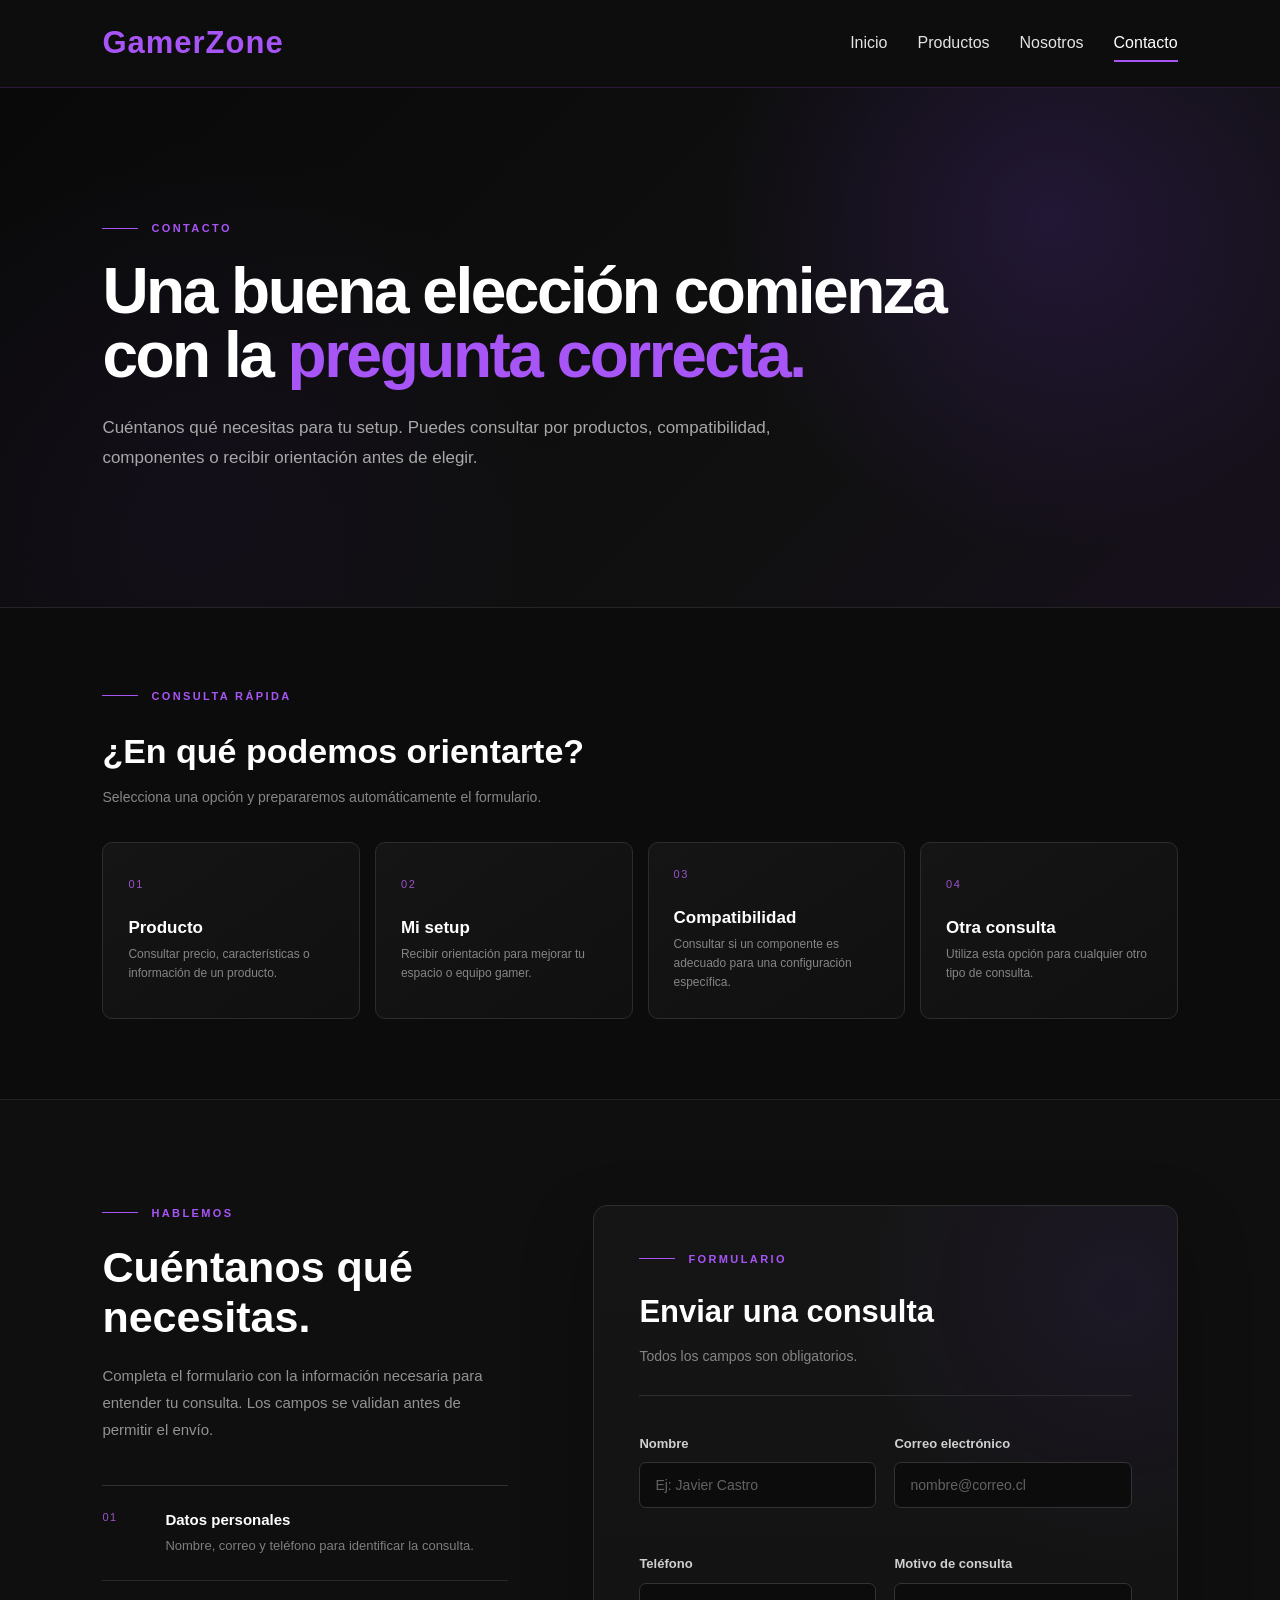
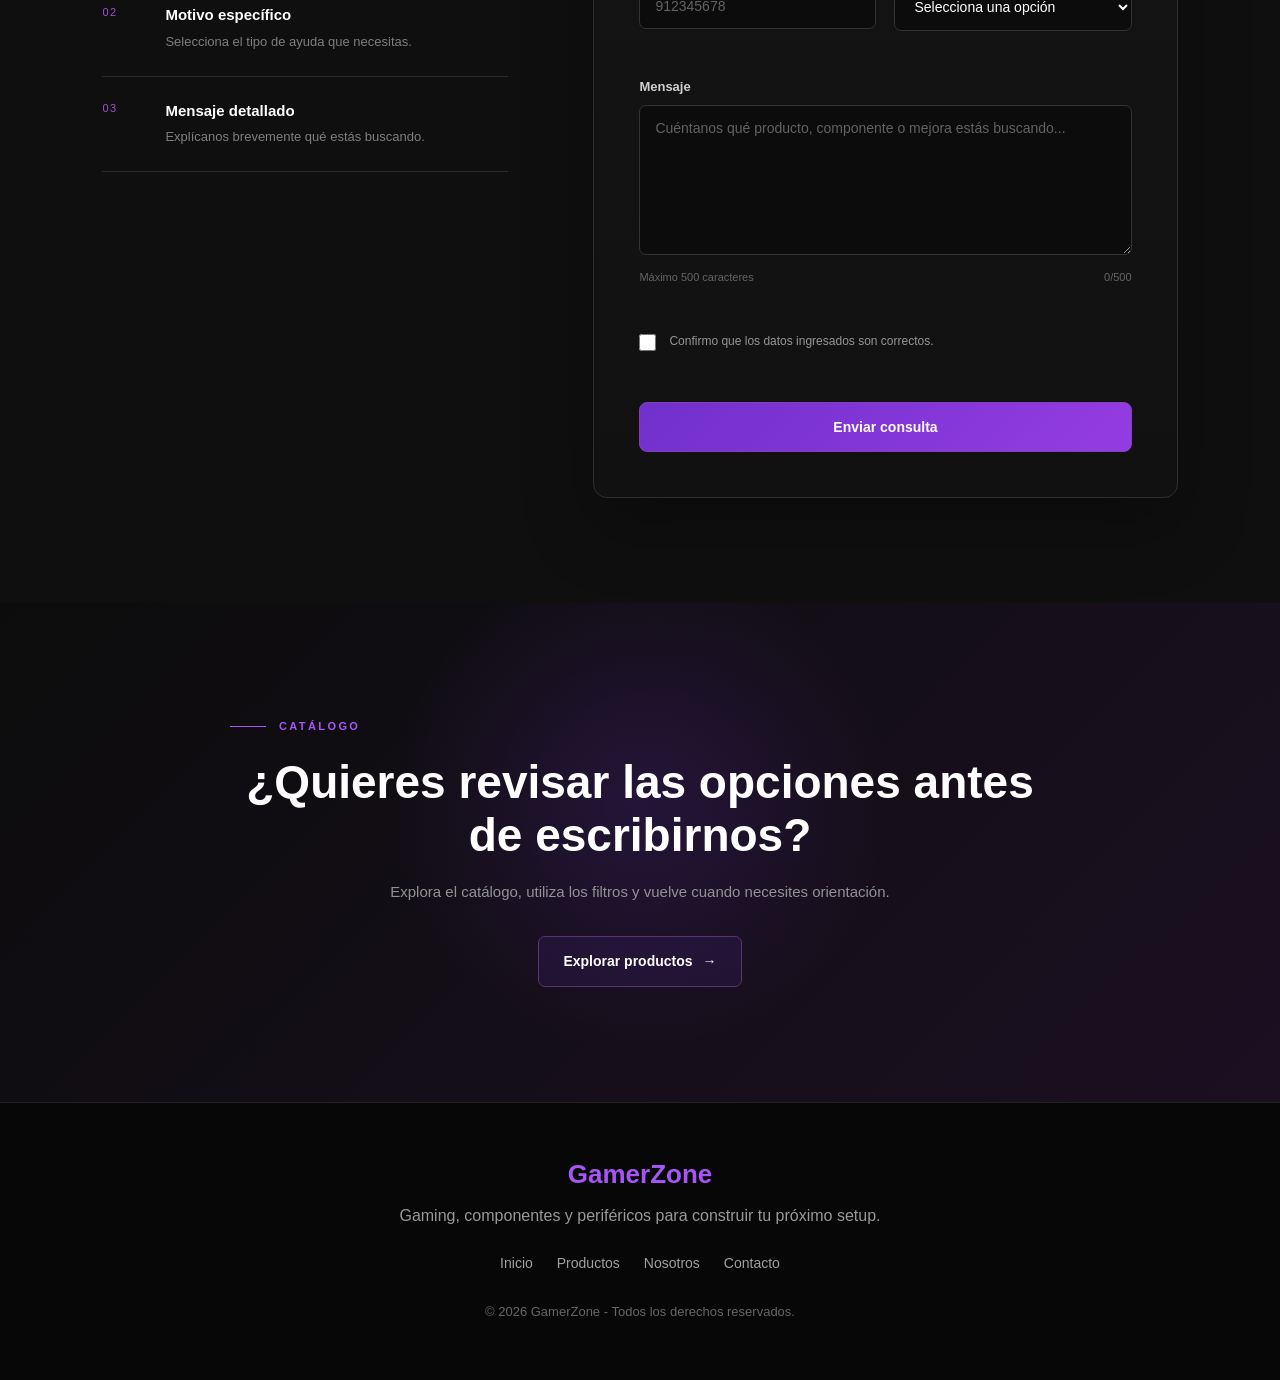
==== commit fd53cca8: "Rediseña pagina Contacto y mejora formulario interactivo" ====
--- a/contacto.html
+++ b/contacto.html
@@ -2,55 +2,107 @@
 <html lang="es">
 
 <head>
+
     <meta charset="UTF-8">
-    <meta name="viewport" content="width=device-width, initial-scale=1.0">
+
+    <meta
+        name="viewport"
+        content="width=device-width, initial-scale=1.0"
+    >
+
+    <meta
+        name="description"
+        content="Contacta con GamerZone para realizar consultas sobre productos, compatibilidad de componentes y configuración de setups gamer."
+    >
 
     <title>Contacto | GamerZone</title>
 
-    <link rel="stylesheet" href="css/estilos.css">
+
+    <link
+        rel="stylesheet"
+        href="css/estilos.css"
+    >
+
+
+    <link
+        rel="stylesheet"
+        href="css/contacto.css"
+    >
+
 </head>
 
+
 <body>
 
-    <!-- ============================= -->
+
+    <!-- ================================================= -->
     <!-- HEADER -->
-    <!-- ============================= -->
+    <!-- ================================================= -->
 
     <header>
 
-        <h1>GamerZone</h1>
+        <a
+            href="index.html"
+            class="logo-gamerzone"
+        >
+            GamerZone
+        </a>
+
 
         <nav>
-            <a href="index.html">Inicio</a>
-            <a href="productos.html">Productos</a>
-            <a href="nosotros.html">Nosotros</a>
-            <a href="contacto.html">Contacto</a>
+
+            <a href="index.html">
+                Inicio
+            </a>
+
+            <a href="productos.html">
+                Productos
+            </a>
+
+            <a href="nosotros.html">
+                Nosotros
+            </a>
+
+            <a
+                href="contacto.html"
+                class="nav-activo-contacto"
+            >
+                Contacto
+            </a>
+
         </nav>
 
     </header>
 
 
+
     <main>
 
-        <!-- ============================= -->
-        <!-- PORTADA CONTACTO -->
-        <!-- ============================= -->
-
-        <section class="contacto-portada">
-
-            <div class="contacto-portada-contenido">
-
-                <span class="etiqueta-seccion">
+
+        <!-- ================================================= -->
+        <!-- HERO -->
+        <!-- ================================================= -->
+
+        <section class="contacto-nuevo-hero">
+
+            <div class="contacto-nuevo-hero-contenido">
+
+                <span class="contacto-etiqueta">
                     CONTACTO
                 </span>
 
-                <h2>
-                    ¿Necesitas ayuda con tu próximo upgrade?
-                </h2>
+
+                <h1>
+                    Una buena elección
+                    comienza con la
+                    <span>pregunta correcta.</span>
+                </h1>
+
 
                 <p>
-                    Cuéntanos qué necesitas y te ayudaremos a encontrar
-                    una opción adecuada para tu setup.
+                    Cuéntanos qué necesitas para tu setup.
+                    Puedes consultar por productos, compatibilidad,
+                    componentes o recibir orientación antes de elegir.
                 </p>
 
             </div>
@@ -58,255 +110,468 @@
         </section>
 
 
-        <!-- ============================= -->
-        <!-- CONTACTO PRINCIPAL -->
-        <!-- ============================= -->
-
-        <section class="contacto-principal">
-
-            <div class="contacto-grid">
+
+        <!-- ================================================= -->
+        <!-- ACCESOS RÁPIDOS -->
+        <!-- ================================================= -->
+
+        <section class="contacto-accesos">
+
+
+            <div class="contacto-accesos-contenido">
+
+
+                <div class="contacto-accesos-cabecera">
+
+                    <span class="contacto-etiqueta">
+                        CONSULTA RÁPIDA
+                    </span>
+
+
+                    <h2>
+                        ¿En qué podemos orientarte?
+                    </h2>
+
+
+                    <p>
+                        Selecciona una opción y prepararemos
+                        automáticamente el formulario.
+                    </p>
+
+                </div>
+
+
+
+                <div class="contacto-accesos-grid">
+
+
+                    <button
+                        type="button"
+                        class="contacto-acceso"
+                        data-motivo="producto"
+                    >
+
+                        <span class="contacto-acceso-numero">
+                            01
+                        </span>
+
+                        <strong>
+                            Producto
+                        </strong>
+
+                        <p>
+                            Consultar precio, características
+                            o información de un producto.
+                        </p>
+
+                    </button>
+
+
+
+                    <button
+                        type="button"
+                        class="contacto-acceso"
+                        data-motivo="setup"
+                    >
+
+                        <span class="contacto-acceso-numero">
+                            02
+                        </span>
+
+                        <strong>
+                            Mi setup
+                        </strong>
+
+                        <p>
+                            Recibir orientación para mejorar
+                            tu espacio o equipo gamer.
+                        </p>
+
+                    </button>
+
+
+
+                    <button
+                        type="button"
+                        class="contacto-acceso"
+                        data-motivo="compatibilidad"
+                    >
+
+                        <span class="contacto-acceso-numero">
+                            03
+                        </span>
+
+                        <strong>
+                            Compatibilidad
+                        </strong>
+
+                        <p>
+                            Consultar si un componente es adecuado
+                            para una configuración específica.
+                        </p>
+
+                    </button>
+
+
+
+                    <button
+                        type="button"
+                        class="contacto-acceso"
+                        data-motivo="otro"
+                    >
+
+                        <span class="contacto-acceso-numero">
+                            04
+                        </span>
+
+                        <strong>
+                            Otra consulta
+                        </strong>
+
+                        <p>
+                            Utiliza esta opción para cualquier
+                            otro tipo de consulta.
+                        </p>
+
+                    </button>
+
+
+                </div>
+
+            </div>
+
+        </section>
+
+
+
+        <!-- ================================================= -->
+        <!-- FORMULARIO -->
+        <!-- ================================================= -->
+
+        <section
+            class="contacto-nuevo-principal"
+            id="formulario"
+        >
+
+
+            <div class="contacto-nuevo-grid">
+
 
                 <!-- INFORMACIÓN -->
-                <div class="contacto-info">
-
-                    <span class="etiqueta-seccion">
+
+                <aside class="contacto-nuevo-info">
+
+
+                    <span class="contacto-etiqueta">
                         HABLEMOS
                     </span>
 
+
                     <h2>
-                        Estamos para ayudarte
+                        Cuéntanos qué necesitas.
                     </h2>
 
-                    <p class="contacto-intro">
-                        Puedes utilizar este formulario para realizar
-                        consultas sobre productos, compatibilidad,
-                        periféricos o cualquier duda relacionada con
-                        GamerZone.
+
+                    <p>
+                        Completa el formulario con la información
+                        necesaria para entender tu consulta.
+                        Los campos se validan antes de permitir
+                        el envío.
                     </p>
 
 
-                    <div class="contacto-opciones">
-
-                        <article class="contacto-opcion">
-
-                            <span class="contacto-numero">
+
+                    <div class="contacto-info-lista">
+
+
+                        <div class="contacto-info-item">
+
+                            <span class="contacto-info-numero">
                                 01
                             </span>
 
+
                             <div>
-                                <h3>Consulta de productos</h3>
+
+                                <strong>
+                                    Datos personales
+                                </strong>
 
                                 <p>
-                                    Pregunta por características,
-                                    disponibilidad o alternativas.
+                                    Nombre, correo y teléfono
+                                    para identificar la consulta.
                                 </p>
+
                             </div>
 
-                        </article>
-
-
-                        <article class="contacto-opcion">
-
-                            <span class="contacto-numero">
+                        </div>
+
+
+
+                        <div class="contacto-info-item">
+
+                            <span class="contacto-info-numero">
                                 02
                             </span>
 
+
                             <div>
-                                <h3>Ayuda con tu setup</h3>
+
+                                <strong>
+                                    Motivo específico
+                                </strong>
 
                                 <p>
-                                    Cuéntanos qué equipo tienes y qué
-                                    componente quieres mejorar.
+                                    Selecciona el tipo de ayuda
+                                    que necesitas.
                                 </p>
+
                             </div>
 
-                        </article>
-
-
-                        <article class="contacto-opcion">
-
-                            <span class="contacto-numero">
+                        </div>
+
+
+
+                        <div class="contacto-info-item">
+
+                            <span class="contacto-info-numero">
                                 03
                             </span>
 
+
                             <div>
-                                <h3>Soporte pre-venta</h3>
+
+                                <strong>
+                                    Mensaje detallado
+                                </strong>
 
                                 <p>
-                                    Resuelve tus dudas antes de elegir
-                                    un producto de nuestro catálogo.
+                                    Explícanos brevemente
+                                    qué estás buscando.
                                 </p>
+
                             </div>
 
-                        </article>
+                        </div>
+
 
                     </div>
 
-                </div>
-
-
-                <!-- ============================= -->
+
+                </aside>
+
+
+
                 <!-- FORMULARIO -->
-                <!-- ============================= -->
-
-                <div class="contenedor-formulario">
-
-                    <form id="formularioContacto" novalidate>
-
-                        <div class="encabezado-formulario">
-
-                            <h2>Envíanos un mensaje</h2>
-
-                            <p>
-                                Completa los siguientes datos.
-                            </p>
+
+                <div class="contacto-formulario-panel">
+
+
+                    <div class="contacto-formulario-cabecera">
+
+                        <span class="contacto-etiqueta">
+                            FORMULARIO
+                        </span>
+
+
+                        <h2>
+                            Enviar una consulta
+                        </h2>
+
+
+                        <p>
+                            Todos los campos son obligatorios.
+                        </p>
+
+                    </div>
+
+
+
+                    <form
+                        id="formularioContacto"
+                        novalidate
+                    >
+
+
+                        <!-- NOMBRE + CORREO -->
+
+                        <div class="contacto-fila">
+
+
+                            <div class="grupo-formulario">
+
+                                <label for="nombre">
+                                    Nombre
+                                </label>
+
+
+                                <input
+                                    type="text"
+                                    id="nombre"
+                                    name="nombre"
+                                    autocomplete="name"
+                                    placeholder="Ej: Javier Castro"
+                                >
+
+
+                                <small
+                                    class="mensaje-error"
+                                    id="errorNombre"
+                                ></small>
+
+                            </div>
+
+
+
+                            <div class="grupo-formulario">
+
+                                <label for="correo">
+                                    Correo electrónico
+                                </label>
+
+
+                                <input
+                                    type="email"
+                                    id="correo"
+                                    name="correo"
+                                    autocomplete="email"
+                                    placeholder="nombre@correo.cl"
+                                >
+
+
+                                <small
+                                    class="mensaje-error"
+                                    id="errorCorreo"
+                                ></small>
+
+                            </div>
+
 
                         </div>
 
 
-                        <!-- NOMBRE -->
-                        <div class="grupo-formulario">
-
-                            <label for="nombre">
-                                Nombre completo
-                            </label>
-
-                            <input
-                                type="text"
-                                id="nombre"
-                                name="nombre"
-                                placeholder="Ej: Javier Castro"
-                                autocomplete="name"
-                            >
-
-                            <small
-                                class="mensaje-error"
-                                id="errorNombre">
-                            </small>
+
+                        <!-- TELÉFONO + MOTIVO -->
+
+                        <div class="contacto-fila">
+
+
+                            <div class="grupo-formulario">
+
+                                <label for="telefono">
+                                    Teléfono
+                                </label>
+
+
+                                <input
+                                    type="tel"
+                                    id="telefono"
+                                    name="telefono"
+                                    autocomplete="tel"
+                                    inputmode="numeric"
+                                    placeholder="912345678"
+                                >
+
+
+                                <small
+                                    class="mensaje-error"
+                                    id="errorTelefono"
+                                ></small>
+
+                            </div>
+
+
+
+                            <div class="grupo-formulario">
+
+                                <label for="motivo">
+                                    Motivo de consulta
+                                </label>
+
+
+                                <select
+                                    id="motivo"
+                                    name="motivo"
+                                >
+
+                                    <option value="">
+                                        Selecciona una opción
+                                    </option>
+
+                                    <option value="producto">
+                                        Consulta de producto
+                                    </option>
+
+                                    <option value="setup">
+                                        Ayuda con mi setup
+                                    </option>
+
+                                    <option value="compatibilidad">
+                                        Compatibilidad
+                                    </option>
+
+                                    <option value="otro">
+                                        Otra consulta
+                                    </option>
+
+                                </select>
+
+
+                                <small
+                                    class="mensaje-error"
+                                    id="errorMotivo"
+                                ></small>
+
+                            </div>
+
 
                         </div>
 
 
-                        <!-- CORREO -->
-                        <div class="grupo-formulario">
-
-                            <label for="correo">
-                                Correo electrónico
-                            </label>
-
-                            <input
-                                type="email"
-                                id="correo"
-                                name="correo"
-                                placeholder="Ej: nombre@correo.cl"
-                                autocomplete="email"
-                            >
-
-                            <small
-                                class="mensaje-error"
-                                id="errorCorreo">
-                            </small>
-
-                        </div>
-
-
-                        <!-- TELÉFONO -->
-                        <div class="grupo-formulario">
-
-                            <label for="telefono">
-                                Teléfono
-                            </label>
-
-                            <input
-                                type="tel"
-                                id="telefono"
-                                name="telefono"
-                                placeholder="Ej: 912345678"
-                                autocomplete="tel"
-                                inputmode="numeric"
-                            >
-
-                            <small
-                                class="mensaje-error"
-                                id="errorTelefono">
-                            </small>
-
-                        </div>
-
-
-                        <!-- MOTIVO -->
-                        <div class="grupo-formulario">
-
-                            <label for="motivo">
-                                Motivo de contacto
-                            </label>
-
-                            <select
-                                id="motivo"
-                                name="motivo"
-                            >
-
-                                <option value="">
-                                    Selecciona una opción
-                                </option>
-
-                                <option value="producto">
-                                    Consulta de producto
-                                </option>
-
-                                <option value="setup">
-                                    Ayuda con mi setup
-                                </option>
-
-                                <option value="compatibilidad">
-                                    Compatibilidad de componentes
-                                </option>
-
-                                <option value="otro">
-                                    Otra consulta
-                                </option>
-
-                            </select>
-
-                            <small
-                                class="mensaje-error"
-                                id="errorMotivo">
-                            </small>
-
-                        </div>
-
 
                         <!-- MENSAJE -->
+
                         <div class="grupo-formulario">
 
                             <label for="mensaje">
                                 Mensaje
                             </label>
+
 
                             <textarea
                                 id="mensaje"
                                 name="mensaje"
                                 rows="6"
-                                placeholder="Cuéntanos en qué podemos ayudarte..."
+                                maxlength="500"
+                                placeholder="Cuéntanos qué producto, componente o mejora estás buscando..."
                             ></textarea>
 
-                            <div class="contador-mensaje">
-                                <span id="contadorCaracteres">
-                                    0
+
+                            <div class="contacto-contador">
+
+                                <span>
+                                    Máximo 500 caracteres
                                 </span>
-                                / 500 caracteres
+
+                                <span>
+                                    <span id="contadorCaracteres">0</span>/500
+                                </span>
+
                             </div>
+
 
                             <small
                                 class="mensaje-error"
-                                id="errorMensaje">
-                            </small>
+                                id="errorMensaje"
+                            ></small>
 
                         </div>
 
 
-                        <!-- TÉRMINOS -->
-                        <div class="grupo-checkbox">
+
+                        <!-- CONFIRMACIÓN -->
+
+                        <div class="contacto-checkbox">
 
                             <input
                                 type="checkbox"
@@ -314,84 +579,137 @@
                                 name="terminos"
                             >
 
+
                             <label for="terminos">
-                                Confirmo que los datos ingresados son correctos.
+                                Confirmo que los datos ingresados
+                                son correctos.
                             </label>
 
                         </div>
+
 
                         <small
                             class="mensaje-error"
-                            id="errorTerminos">
-                        </small>
-
-
-                        <!-- BOTÓN -->
+                            id="errorTerminos"
+                        ></small>
+
+
+
+                        <!-- ENVIAR -->
+
                         <button
                             type="submit"
                             class="boton-enviar"
                         >
-                            Enviar mensaje
+                            Enviar consulta
                         </button>
 
 
-                        <!-- MENSAJE DE ÉXITO -->
+
                         <div
                             class="mensaje-exito"
                             id="mensajeExito"
-                        >
-                        </div>
+                            role="status"
+                            aria-live="polite"
+                        ></div>
+
 
                     </form>
 
+
                 </div>
 
+
             </div>
 
+
         </section>
 
 
-        <!-- ============================= -->
+
+        <!-- ================================================= -->
         <!-- CTA -->
-        <!-- ============================= -->
-
-        <section class="contacto-cta">
-
-            <span class="etiqueta-seccion">
-                EXPLORA GAMERZONE
-            </span>
-
-            <h2>
-                ¿Todavía estás buscando tu próximo componente?
-            </h2>
-
-            <p>
-                Revisa nuestro catálogo completo de productos gamer.
-            </p>
-
-            <a
-                href="productos.html"
-                class="boton-principal"
-            >
-                Ver catálogo
+        <!-- ================================================= -->
+
+        <section class="contacto-nuevo-cta">
+
+
+            <div class="contacto-nuevo-cta-contenido">
+
+
+                <span class="contacto-etiqueta">
+                    CATÁLOGO
+                </span>
+
+
+                <h2>
+                    ¿Quieres revisar las opciones
+                    antes de escribirnos?
+                </h2>
+
+
+                <p>
+                    Explora el catálogo, utiliza los filtros
+                    y vuelve cuando necesites orientación.
+                </p>
+
+
+                <a
+                    href="productos.html"
+                    class="contacto-boton-catalogo"
+                >
+                    Explorar productos
+                    <span>→</span>
+                </a>
+
+
+            </div>
+
+
+        </section>
+
+
+    </main>
+
+
+
+    <!-- ================================================= -->
+    <!-- FOOTER -->
+    <!-- ================================================= -->
+
+    <footer>
+
+        <h3>
+            GamerZone
+        </h3>
+
+
+        <p>
+            Gaming, componentes y periféricos
+            para construir tu próximo setup.
+        </p>
+
+
+        <div class="footer-navegacion">
+
+            <a href="index.html">
+                Inicio
             </a>
 
-        </section>
-
-    </main>
-
-
-    <!-- ============================= -->
-    <!-- FOOTER -->
-    <!-- ============================= -->
-
-    <footer>
-
-        <h3>GamerZone</h3>
-
-        <p>
-            Tu tienda gamer para llevar tu setup al siguiente nivel.
-        </p>
+            <a href="productos.html">
+                Productos
+            </a>
+
+            <a href="nosotros.html">
+                Nosotros
+            </a>
+
+            <a href="contacto.html">
+                Contacto
+            </a>
+
+        </div>
+
 
         <p class="copyright">
             &copy; 2026 GamerZone - Todos los derechos reservados.
@@ -402,6 +720,7 @@
 
     <script src="js/script.js"></script>
 
+
 </body>
 
 </html>
--- a/css/estilos.css
+++ b/css/estilos.css
@@ -34,19 +34,14 @@
 
 header {
     background: rgba(14, 14, 14, 0.96);
-
     display: flex;
     justify-content: space-between;
     align-items: center;
-
     padding: 20px 8%;
-
     border-bottom: 1px solid #2c183c;
-
     position: sticky;
     top: 0;
     z-index: 1000;
-
     backdrop-filter: blur(12px);
 }
 
@@ -113,50 +108,31 @@
 
 .boton-principal {
     display: inline-block;
-
-    background: linear-gradient(
-        135deg,
-        #7c3aed,
-        #9333ea
-    );
-
+    background: linear-gradient(135deg, #7c3aed, #9333ea);
     color: #ffffff;
     text-decoration: none;
-
     padding: 14px 28px;
-
     border-radius: 7px;
-
     font-size: 16px;
     font-weight: bold;
-
-    box-shadow:
-        0 8px 25px rgba(124, 58, 237, 0.25);
-
+    box-shadow: 0 8px 25px rgba(124, 58, 237, 0.25);
     transition: 0.3s;
 }
 
 .boton-principal:hover {
     transform: translateY(-2px);
-
-    box-shadow:
-        0 12px 30px rgba(124, 58, 237, 0.4);
+    box-shadow: 0 12px 30px rgba(124, 58, 237, 0.4);
 }
 
 .boton-secundario {
     display: inline-block;
-
     color: #ffffff;
     text-decoration: none;
-
     padding: 13px 27px;
-
     border: 1px solid #3e3e3e;
     border-radius: 7px;
-
     font-size: 16px;
     font-weight: 600;
-
     transition: 0.3s;
 }
 
@@ -180,7 +156,7 @@
 
 
 /* ================================================= */
-/* TÍTULOS GENERALES */
+/* TÍTULOS */
 /* ================================================= */
 
 .titulo-seccion {
@@ -197,9 +173,7 @@
 .titulo-seccion p {
     max-width: 760px;
     margin: auto;
-
     color: #a9a9a9;
-
     font-size: 17px;
     line-height: 1.7;
 }
@@ -211,28 +185,18 @@
 
 .home-hero {
     min-height: 83vh;
-
     display: grid;
-
     grid-template-columns: 0.9fr 1.1fr;
-
     gap: 70px;
-
     align-items: center;
-
     padding: 80px 8%;
-
     background:
         radial-gradient(
             circle at 75% 35%,
             rgba(124, 58, 237, 0.18),
             transparent 32%
         ),
-        linear-gradient(
-            135deg,
-            #090909 0%,
-            #101010 100%
-        );
+        linear-gradient(135deg, #090909 0%, #101010 100%);
 }
 
 .home-hero-contenido {
@@ -248,12 +212,9 @@
 
 .home-hero-contenido p {
     color: #adadad;
-
     font-size: 18px;
     line-height: 1.75;
-
     max-width: 590px;
-
     margin-bottom: 35px;
 }
 
@@ -271,13 +232,9 @@
 .home-hero-visual img {
     width: 100%;
     height: 560px;
-
     object-fit: cover;
-
     border-radius: 16px;
-
     display: block;
-
     box-shadow:
         0 35px 80px rgba(0, 0, 0, 0.5),
         0 0 40px rgba(124, 58, 237, 0.15);
@@ -285,36 +242,26 @@
 
 .home-hero-ficha {
     position: absolute;
-
     left: -35px;
     bottom: 35px;
-
     width: 270px;
-
     padding: 22px;
-
     background: rgba(12, 12, 12, 0.94);
-
     border: 1px solid #33203f;
-
     backdrop-filter: blur(10px);
 }
 
 .home-hero-ficha span {
     display: block;
-
     color: #a855f7;
-
     font-size: 10px;
     font-weight: bold;
     letter-spacing: 2px;
-
     margin-bottom: 9px;
 }
 
 .home-hero-ficha strong {
     display: block;
-
     font-size: 15px;
     line-height: 1.55;
     font-weight: 600;
@@ -332,18 +279,14 @@
 
 .home-categorias-cabecera {
     display: flex;
-
     justify-content: space-between;
     align-items: flex-end;
-
     gap: 30px;
-
     margin-bottom: 50px;
 }
 
 .home-categorias-cabecera h2 {
     max-width: 650px;
-
     font-size: 42px;
     line-height: 1.18;
 }
@@ -354,19 +297,12 @@
 
 .categoria-home {
     display: grid;
-
     grid-template-columns: 70px 1fr 50px;
-
     gap: 25px;
-
     align-items: center;
-
     padding: 30px 10px;
-
     border-bottom: 1px solid #292929;
-
     text-decoration: none;
-
     transition: 0.3s;
 }
 
@@ -377,7 +313,6 @@
 
 .categoria-home-numero {
     color: #6f6f6f;
-
     font-size: 12px;
     letter-spacing: 1.5px;
 }
@@ -389,7 +324,6 @@
 
 .categoria-home p {
     color: #898989;
-
     font-size: 14px;
     line-height: 1.6;
 }
@@ -402,16 +336,13 @@
 
 
 /* ================================================= */
-/* HOME - PC GAMER */
+/* HOME - EDITORIAL */
 /* ================================================= */
 
 .home-editorial {
     display: grid;
-
     grid-template-columns: 1.1fr 0.9fr;
-
     min-height: 680px;
-
     background-color: #101010;
 }
 
@@ -423,19 +354,15 @@
     width: 100%;
     height: 100%;
     min-height: 680px;
-
     object-fit: cover;
-
     display: block;
 }
 
 .home-editorial-contenido {
     padding: 90px 10%;
-
     display: flex;
     flex-direction: column;
     justify-content: center;
-
     background:
         radial-gradient(
             circle at 80% 50%,
@@ -448,53 +375,40 @@
 .home-editorial-contenido h2 {
     font-size: 45px;
     line-height: 1.15;
-
     margin-bottom: 24px;
-
     max-width: 600px;
 }
 
 .home-editorial-contenido > p {
     color: #a6a6a6;
-
     font-size: 16px;
     line-height: 1.8;
-
     margin-bottom: 38px;
-
     max-width: 600px;
 }
 
 .home-editorial-datos {
     display: grid;
-
     grid-template-columns: 1fr 1fr;
-
     gap: 30px;
-
     margin-bottom: 40px;
 }
 
 .home-editorial-datos div {
     padding-top: 18px;
-
     border-top: 1px solid #333333;
 }
 
 .home-editorial-datos span {
     display: block;
-
     color: #9b4ed6;
-
     font-size: 12px;
     letter-spacing: 1.5px;
-
     margin-bottom: 10px;
 }
 
 .home-editorial-datos p {
     color: #8e8e8e;
-
     font-size: 14px;
     line-height: 1.6;
 }
@@ -506,45 +420,33 @@
 
 .productos-destacados {
     padding: 100px 8%;
-
     background-color: #0c0c0c;
 }
 
 .contenedor-productos {
     display: grid;
-
     grid-template-columns: repeat(4, 1fr);
-
     gap: 24px;
 }
 
 .producto {
     background-color: #151515;
-
     border: 1px solid #272727;
-
     border-radius: 12px;
-
     overflow: hidden;
-
     transition: 0.3s;
 }
 
 .producto:hover {
     transform: translateY(-7px);
-
     border-color: #583078;
-
-    box-shadow:
-        0 20px 45px rgba(0, 0, 0, 0.35);
+    box-shadow: 0 20px 45px rgba(0, 0, 0, 0.35);
 }
 
 .producto img {
     width: 100%;
     height: 225px;
-
     object-fit: cover;
-
     display: block;
 }
 
@@ -554,56 +456,40 @@
 
 .categoria {
     display: inline-block;
-
     color: #a855f7;
-
     font-size: 10px;
     font-weight: bold;
-
     letter-spacing: 1.7px;
-
     margin-bottom: 11px;
 }
 
 .producto-info h3 {
     font-size: 20px;
-
     margin-bottom: 12px;
 }
 
 .producto-info p {
     color: #999999;
-
     font-size: 14px;
     line-height: 1.65;
-
     min-height: 70px;
 }
 
 .producto-info h4 {
     color: #c06bff;
-
     font-size: 22px;
-
     margin: 18px 0;
 }
 
 .boton-producto {
     display: inline-block;
-
     background-color: #742dde;
-
     color: white;
-
     text-decoration: none;
-
     padding: 11px 18px;
-
     border-radius: 6px;
-
     font-size: 14px;
     font-weight: 700;
-
     transition: 0.3s;
 }
 
@@ -613,7 +499,6 @@
 
 .ver-catalogo {
     text-align: center;
-
     margin-top: 48px;
 }
 
@@ -624,17 +509,13 @@
 
 .home-hardware {
     display: grid;
-
     grid-template-columns: 0.9fr 1.1fr;
-
     background-color: #111111;
-
     min-height: 610px;
 }
 
 .home-hardware-contenido {
     padding: 90px 12%;
-
     display: flex;
     flex-direction: column;
     justify-content: center;
@@ -643,20 +524,15 @@
 .home-hardware-contenido h2 {
     font-size: 44px;
     line-height: 1.17;
-
     margin-bottom: 24px;
-
     max-width: 580px;
 }
 
 .home-hardware-contenido p {
     color: #9d9d9d;
-
     font-size: 16px;
     line-height: 1.8;
-
     max-width: 560px;
-
     margin-bottom: 30px;
 }
 
@@ -667,11 +543,8 @@
 .home-hardware-imagen img {
     width: 100%;
     height: 100%;
-
     min-height: 610px;
-
     object-fit: cover;
-
     display: block;
 }
 
@@ -682,63 +555,47 @@
 
 .home-ayuda {
     padding: 120px 8%;
-
     text-align: center;
-
     background:
         radial-gradient(
             circle at 50% 40%,
             rgba(124, 58, 237, 0.15),
             transparent 40%
         ),
-        linear-gradient(
-            135deg,
-            #0c0c0c,
-            #17101d
-        );
+        linear-gradient(135deg, #0c0c0c, #17101d);
 }
 
 .home-ayuda-contenido {
     max-width: 820px;
-
     margin: auto;
 }
 
 .home-ayuda h2 {
     font-size: 48px;
     line-height: 1.15;
-
     margin-bottom: 22px;
 }
 
 .home-ayuda p {
     color: #a5a5a5;
-
     font-size: 17px;
     line-height: 1.75;
-
     max-width: 680px;
-
     margin: 0 auto 32px;
 }
 
 
 /* ================================================= */
-/* PRODUCTOS - PORTADA */
+/* CATÁLOGO - PORTADA */
 /* ================================================= */
 
 .catalogo-portada {
     min-height: 560px;
-
     padding: 95px 8%;
-
     display: flex;
-
     justify-content: space-between;
     align-items: flex-end;
-
     gap: 60px;
-
     background:
         radial-gradient(
             circle at 80% 30%,
@@ -751,7 +608,6 @@
             #121212 65%,
             #17101e 100%
         );
-
     border-bottom: 1px solid #252525;
 }
 
@@ -761,107 +617,222 @@
 
 .catalogo-portada h1 {
     max-width: 780px;
-
     font-size: 60px;
     line-height: 1.05;
-
     letter-spacing: -1px;
-
     margin-bottom: 25px;
 }
 
 .catalogo-portada-contenido p {
     max-width: 630px;
-
     color: #a7a7a7;
-
     font-size: 18px;
     line-height: 1.75;
 }
 
 .catalogo-portada-dato {
     width: 260px;
-
     padding-top: 20px;
-
     border-top: 1px solid #45305a;
-
     flex-shrink: 0;
 }
 
 .catalogo-portada-dato span {
     display: block;
-
     color: #a855f7;
-
     font-size: 10px;
     font-weight: 700;
-
     letter-spacing: 2px;
-
     margin-bottom: 10px;
 }
 
 .catalogo-portada-dato p {
     color: #929292;
-
     font-size: 14px;
     line-height: 1.6;
 }
 
 
 /* ================================================= */
-/* PRODUCTOS - CATEGORÍAS */
+/* NUEVO BUSCADOR DE PRODUCTOS */
+/* ================================================= */
+
+.buscador-productos {
+    padding: 75px 8%;
+    background:
+        radial-gradient(
+            circle at 90% 20%,
+            rgba(124, 58, 237, 0.1),
+            transparent 30%
+        ),
+        #0d0d0d;
+    border-bottom: 1px solid #252525;
+}
+
+.buscador-productos-contenido {
+    max-width: 1300px;
+    margin: auto;
+    display: grid;
+    grid-template-columns: 0.8fr 1.2fr;
+    gap: 90px;
+    align-items: end;
+}
+
+.buscador-titulo h2 {
+    font-size: 36px;
+    line-height: 1.2;
+    margin-bottom: 12px;
+}
+
+.buscador-titulo p {
+    color: #929292;
+    font-size: 15px;
+    line-height: 1.7;
+}
+
+.buscador-campo label {
+    display: block;
+    color: #c9c9c9;
+    font-size: 13px;
+    font-weight: 600;
+    margin-bottom: 10px;
+}
+
+.buscador-input-contenedor {
+    display: flex;
+    gap: 10px;
+}
+
+.buscador-input-contenedor input {
+    width: 100%;
+    min-width: 0;
+    padding: 17px 18px;
+    background-color: #111111;
+    color: #ffffff;
+    border: 1px solid #333333;
+    border-radius: 8px;
+    outline: none;
+    font-family: inherit;
+    font-size: 15px;
+    transition: 0.3s;
+}
+
+.buscador-input-contenedor input::placeholder {
+    color: #626262;
+}
+
+.buscador-input-contenedor input:focus {
+    border-color: #7c3aed;
+    background-color: #141414;
+    box-shadow: 0 0 0 3px rgba(124, 58, 237, 0.1);
+}
+
+.boton-limpiar-busqueda {
+    flex-shrink: 0;
+    padding: 0 22px;
+    border: 1px solid #353535;
+    background-color: #171717;
+    color: #cfcfcf;
+    border-radius: 8px;
+    font-family: inherit;
+    font-weight: 600;
+    cursor: pointer;
+    transition: 0.3s;
+}
+
+.boton-limpiar-busqueda:hover {
+    background-color: #22162b;
+    border-color: #633583;
+    color: #ffffff;
+    transform: none;
+}
+
+.resultado-busqueda {
+    color: #737373;
+    font-size: 12px;
+    margin-top: 10px;
+}
+
+
+/* ================================================= */
+/* SIN RESULTADOS */
+/* ================================================= */
+
+.sin-resultados {
+    max-width: 600px;
+    margin: 60px auto 0;
+    padding: 55px 30px;
+    text-align: center;
+    border: 1px solid #2d2d2d;
+    background-color: #111111;
+    border-radius: 12px;
+}
+
+.sin-resultados[hidden] {
+    display: none;
+}
+
+.sin-resultados-icono {
+    display: flex;
+    width: 45px;
+    height: 45px;
+    align-items: center;
+    justify-content: center;
+    margin: 0 auto 18px;
+    border: 1px solid #633583;
+    border-radius: 50%;
+    color: #b568ea;
+    font-size: 19px;
+}
+
+.sin-resultados h3 {
+    font-size: 22px;
+    margin-bottom: 9px;
+}
+
+.sin-resultados p {
+    color: #858585;
+    font-size: 14px;
+}
+
+
+/* ================================================= */
+/* CATÁLOGO - CATEGORÍAS */
 /* ================================================= */
 
 .catalogo-categorias {
     padding: 22px 8%;
-
     background-color: #0d0d0d;
-
     border-bottom: 1px solid #242424;
 }
 
 .catalogo-categorias-interior {
     display: flex;
-
     justify-content: space-between;
     align-items: center;
-
     gap: 30px;
-
     max-width: 1300px;
-
     margin: auto;
 }
 
 .catalogo-categorias-titulo {
     color: #777777;
-
     font-size: 12px;
-
     letter-spacing: 1.4px;
-
     text-transform: uppercase;
 }
 
 .catalogo-categorias-links {
     display: flex;
-
     align-items: center;
-
     gap: 28px;
-
     flex-wrap: wrap;
 }
 
 .catalogo-categorias-links a {
     color: #bcbcbc;
-
     text-decoration: none;
-
     font-size: 14px;
-
     transition: 0.3s;
 }
 
@@ -876,13 +847,9 @@
 
 .producto-principal {
     display: grid;
-
     grid-template-columns: 1.1fr 0.9fr;
-
     min-height: 680px;
-
     background-color: #0f0f0f;
-
     border-bottom: 1px solid #252525;
 }
 
@@ -893,21 +860,16 @@
 .producto-principal-imagen img {
     width: 100%;
     height: 100%;
-
     min-height: 680px;
-
     object-fit: cover;
-
     display: block;
 }
 
 .producto-principal-contenido {
     padding: 85px 10%;
-
     display: flex;
     flex-direction: column;
     justify-content: center;
-
     background:
         radial-gradient(
             circle at 80% 35%,
@@ -920,38 +882,28 @@
 .producto-principal-contenido h2 {
     font-size: 46px;
     line-height: 1.15;
-
     margin-bottom: 22px;
 }
 
 .producto-principal-descripcion {
     max-width: 570px;
-
     color: #a4a4a4;
-
     font-size: 16px;
     line-height: 1.8;
-
     margin-bottom: 38px;
 }
 
 .producto-principal-detalles {
     border-top: 1px solid #303030;
-
     border-bottom: 1px solid #303030;
-
     margin-bottom: 38px;
 }
 
 .producto-principal-detalles div {
     display: grid;
-
     grid-template-columns: 130px 1fr;
-
     gap: 20px;
-
     padding: 17px 0;
-
     border-bottom: 1px solid #252525;
 }
 
@@ -961,33 +913,26 @@
 
 .producto-principal-detalles span {
     color: #737373;
-
     font-size: 10px;
     font-weight: bold;
-
     letter-spacing: 1.5px;
 }
 
 .producto-principal-detalles strong {
     color: #d3d3d3;
-
     font-size: 14px;
     font-weight: 500;
 }
 
 .producto-principal-compra {
     display: flex;
-
     align-items: center;
-
     gap: 30px;
-
     flex-wrap: wrap;
 }
 
 .precio-destacado {
     color: #c26dff;
-
     font-size: 30px;
 }
 
@@ -998,89 +943,69 @@
 
 .catalogo-productos {
     padding: 105px 8%;
-
     background-color: #0b0b0b;
 }
 
 .catalogo-encabezado {
     display: flex;
-
     justify-content: space-between;
     align-items: flex-end;
-
     gap: 50px;
-
     max-width: 1300px;
-
     margin: 0 auto 55px;
 }
 
 .catalogo-encabezado h2 {
     font-size: 45px;
-
     line-height: 1.15;
 }
 
 .catalogo-encabezado > p {
     max-width: 430px;
-
     color: #8e8e8e;
-
     font-size: 15px;
     line-height: 1.7;
 }
 
 .catalogo-grid {
     max-width: 1300px;
-
     margin: auto;
-
     display: grid;
-
     grid-template-columns: repeat(2, 1fr);
-
     gap: 28px;
 }
 
 .catalogo-producto {
     background-color: #121212;
-
     border: 1px solid #262626;
-
     overflow: hidden;
-
     transition:
         transform 0.3s,
         border-color 0.3s,
         box-shadow 0.3s;
 }
 
+.catalogo-producto[hidden] {
+    display: none;
+}
+
 .catalogo-producto:hover {
     transform: translateY(-5px);
-
     border-color: #4d2d65;
-
-    box-shadow:
-        0 22px 55px rgba(0, 0, 0, 0.3);
+    box-shadow: 0 22px 55px rgba(0, 0, 0, 0.3);
 }
 
 .catalogo-producto-imagen {
     position: relative;
-
     overflow: hidden;
-
     background-color: #0c0c0c;
 }
 
 .catalogo-producto-imagen img {
     width: 100%;
-
     height: 340px;
-
     object-fit: cover;
-
     display: block;
-
     transition: transform 0.5s;
 }
 
@@ -1091,23 +1016,15 @@
 
 .producto-etiqueta {
     position: absolute;
-
     z-index: 2;
-
     top: 18px;
     left: 18px;
-
     padding: 7px 10px;
-
     background-color: rgba(10, 10, 10, 0.88);
-
     border: 1px solid #43304f;
-
     color: #c078f4;
-
     font-size: 9px;
     font-weight: 700;
-
     letter-spacing: 1.5px;
 }
 
@@ -1117,48 +1034,36 @@
 
 .catalogo-producto-info h3 {
     font-size: 23px;
-
     margin-bottom: 12px;
 }
 
 .catalogo-producto-info > p {
     color: #949494;
-
     font-size: 14px;
     line-height: 1.7;
-
     min-height: 72px;
 }
 
 .catalogo-producto-final {
     display: flex;
-
     justify-content: space-between;
     align-items: center;
-
     gap: 20px;
-
     margin-top: 24px;
-
     padding-top: 20px;
-
     border-top: 1px solid #292929;
 }
 
 .catalogo-producto-final strong {
     color: #c36dff;
-
     font-size: 21px;
 }
 
 .catalogo-producto-final a {
     color: #c5c5c5;
-
     text-decoration: none;
-
     font-size: 13px;
     font-weight: 600;
-
     transition: 0.3s;
 }
 
@@ -1168,85 +1073,65 @@
 
 
 /* ================================================= */
-/* AYUDA CATÁLOGO */
+/* CATÁLOGO AYUDA */
 /* ================================================= */
 
 .catalogo-ayuda {
     padding: 115px 8%;
-
     text-align: center;
-
     background:
         radial-gradient(
             circle at 50% 50%,
             rgba(124, 58, 237, 0.15),
             transparent 38%
         ),
-        linear-gradient(
-            135deg,
-            #0c0c0c,
-            #191020
-        );
+        linear-gradient(135deg, #0c0c0c, #191020);
 }
 
 .catalogo-ayuda-contenido {
     max-width: 800px;
-
     margin: auto;
 }
 
 .catalogo-ayuda h2 {
     font-size: 47px;
     line-height: 1.15;
-
     margin-bottom: 20px;
 }
 
 .catalogo-ayuda p {
     max-width: 650px;
-
     margin: 0 auto 32px;
-
     color: #a3a3a3;
-
     font-size: 16px;
     line-height: 1.75;
 }
 
 
 /* ================================================= */
-/* NOSOTROS - PORTADA */
+/* NOSOTROS */
 /* ================================================= */
 
 .nosotros-portada {
     position: relative;
-
     min-height: 78vh;
-
     overflow: hidden;
-
     display: flex;
     align-items: center;
 }
 
 .nosotros-portada-imagen {
     position: absolute;
-
     inset: 0;
-
     width: 100%;
     height: 100%;
-
     object-fit: cover;
 }
 
 .nosotros-portada-overlay {
     position: absolute;
-
     inset: 0;
-
     z-index: 1;
-
     background:
         linear-gradient(
             90deg,
@@ -1259,56 +1144,37 @@
 
 .nosotros-portada-contenido {
     position: relative;
-
     z-index: 2;
-
     width: 58%;
-
     padding: 80px 8%;
 }
 
 .nosotros-portada-contenido h2 {
     font-size: 54px;
     line-height: 1.12;
-
     margin-bottom: 22px;
-
     max-width: 800px;
 }
 
 .nosotros-portada-contenido p {
     color: #c5c5c5;
-
     font-size: 18px;
     line-height: 1.75;
-
     margin-bottom: 32px;
-
     max-width: 650px;
 }
-
-
-/* ================================================= */
-/* NOSOTROS - HISTORIA */
-/* ================================================= */
 
 .historia-gamerzone {
     padding: 100px 8%;
-
     background-color: #0f0f0f;
 }
 
 .historia-contenido {
     max-width: 1250px;
-
     margin: auto;
-
     display: grid;
-
     grid-template-columns: 1fr 1fr;
-
     gap: 70px;
-
     align-items: center;
 }
 
@@ -1318,127 +1184,86 @@
 
 .historia-imagen::before {
     content: "";
-
     position: absolute;
-
     width: 95%;
     height: 95%;
-
     left: -18px;
     bottom: -18px;
-
     border: 1px solid #4b226e;
-
     border-radius: 15px;
 }
 
 .historia-imagen img {
     position: relative;
-
     z-index: 2;
-
     width: 100%;
     height: 470px;
-
     object-fit: cover;
-
     border-radius: 15px;
 }
 
 .historia-texto h2 {
     font-size: 42px;
     line-height: 1.2;
-
     margin-bottom: 26px;
 }
 
 .historia-texto p {
     color: #ababab;
-
     font-size: 16px;
     line-height: 1.85;
-
     margin-bottom: 18px;
 }
-
-
-/* ================================================= */
-/* NOSOTROS - PROPUESTA */
-/* ================================================= */
 
 .diferenciadores {
     padding: 95px 8%;
-
     background-color: #0b0b0b;
 }
 
 .diferenciadores-titulo {
     max-width: 700px;
-
     margin-bottom: 50px;
 }
 
 .diferenciadores-titulo h2 {
     font-size: 42px;
-
     line-height: 1.2;
 }
 
 .diferenciadores-grid {
     display: grid;
-
     grid-template-columns: repeat(2, 1fr);
-
     gap: 24px;
 }
 
 .diferenciador {
     padding: 35px 30px;
-
     border-top: 1px solid #4b226e;
-
-    background:
-        linear-gradient(
-            180deg,
-            #151515,
-            #111111
-        );
-
+    background: linear-gradient(180deg, #151515, #111111);
     min-height: 245px;
 }
 
 .numero-diferenciador {
     display: block;
-
     color: #8f42c6;
-
     font-size: 14px;
     letter-spacing: 2px;
-
     margin-bottom: 45px;
 }
 
 .diferenciador h3 {
     font-size: 23px;
-
     margin-bottom: 14px;
 }
 
 .diferenciador p {
     color: #9e9e9e;
-
     font-size: 15px;
     line-height: 1.7;
 }
 
-
-/* ================================================= */
-/* NOSOTROS - COMPROMISO */
-/* ================================================= */
-
 .compromiso {
     padding: 100px 8%;
-
     background:
         radial-gradient(
             circle at 80% 50%,
@@ -1450,103 +1275,74 @@
 
 .compromiso-contenido {
     max-width: 1200px;
-
     margin: auto;
-
     display: grid;
-
     grid-template-columns: 1.1fr 0.9fr;
-
     gap: 90px;
-
     align-items: center;
 }
 
 .compromiso-texto h2 {
     font-size: 42px;
-
     margin-bottom: 22px;
 }
 
 .compromiso-texto p {
     color: #ababab;
-
     line-height: 1.8;
-
     margin-bottom: 16px;
-
     font-size: 16px;
 }
 
 .compromiso-lista {
     border-left: 1px solid #3c1b5c;
-
     padding-left: 35px;
 }
 
 .compromiso-item {
     display: flex;
-
     align-items: center;
-
     gap: 15px;
-
     padding: 18px 0;
-
     border-bottom: 1px solid #242424;
 }
 
 .compromiso-item span {
     display: flex;
-
     align-items: center;
     justify-content: center;
-
     width: 30px;
     height: 30px;
-
     border-radius: 50%;
-
     background-color: rgba(124, 58, 237, 0.15);
-
     color: #b46cff;
-
     font-weight: bold;
-
     flex-shrink: 0;
 }
 
 .compromiso-item p {
     color: #d0d0d0;
-
     font-size: 15px;
 }
 
 
 /* ================================================= */
-/* VIDEO LOCAL */
+/* VIDEO */
 /* ================================================= */
 
 .seccion-video {
     padding: 100px 8%;
-
     background-color: #0b0b0b;
 }
 
 .contenedor-video {
     width: 100%;
     max-width: 980px;
-
     margin: auto;
-
     overflow: hidden;
-
     border-radius: 16px;
-
     border: 1px solid #292929;
-
     background-color: #000000;
-
     box-shadow:
         0 25px 60px rgba(0, 0, 0, 0.45),
         0 0 40px rgba(124, 58, 237, 0.08);
@@ -1555,22 +1351,13 @@
 .contenedor-video video {
     width: 100%;
     height: auto;
-
     display: block;
-
     background-color: #000000;
 }
-
-
-/* ================================================= */
-/* NOSOTROS - CTA */
-/* ================================================= */
 
 .cta-nosotros {
     padding: 110px 8%;
-
     text-align: center;
-
     background:
         linear-gradient(
             135deg,
@@ -1582,46 +1369,36 @@
 
 .cta-nosotros-contenido {
     max-width: 800px;
-
     margin: auto;
 }
 
 .cta-nosotros h2 {
     font-size: 46px;
     line-height: 1.2;
-
     margin-bottom: 18px;
 }
 
 .cta-nosotros p {
     color: #bdbdbd;
-
     font-size: 17px;
     line-height: 1.7;
-
     margin-bottom: 30px;
 }
 
 
 /* ================================================= */
-/* CONTACTO - PORTADA */
+/* CONTACTO */
 /* ================================================= */
 
 .contacto-portada {
     padding: 110px 8% 95px;
-
     background:
         radial-gradient(
             circle at 85% 20%,
             rgba(124, 58, 237, 0.17),
             transparent 35%
         ),
-        linear-gradient(
-            135deg,
-            #0a0a0a,
-            #121212
-        );
-
+        linear-gradient(135deg, #0a0a0a, #121212);
     border-bottom: 1px solid #202020;
 }
 
@@ -1632,65 +1409,46 @@
 .contacto-portada h2 {
     font-size: 54px;
     line-height: 1.12;
-
     max-width: 850px;
-
     margin-bottom: 22px;
 }
 
 .contacto-portada p {
     max-width: 650px;
-
     color: #adadad;
-
     font-size: 18px;
     line-height: 1.75;
 }
 
-
-/* ================================================= */
-/* CONTACTO PRINCIPAL */
-/* ================================================= */
-
 .contacto-principal {
     padding: 100px 8%;
-
     background-color: #0d0d0d;
 }
 
 .contacto-grid {
     max-width: 1250px;
-
     margin: auto;
-
     display: grid;
-
     grid-template-columns: 0.85fr 1.15fr;
-
     gap: 80px;
-
     align-items: start;
 }
 
 .contacto-info {
     position: sticky;
-
     top: 130px;
 }
 
 .contacto-info h2 {
     font-size: 41px;
     line-height: 1.2;
-
     margin-bottom: 22px;
 }
 
 .contacto-intro {
     color: #a7a7a7;
-
     font-size: 16px;
     line-height: 1.8;
-
     margin-bottom: 45px;
 }
 
@@ -1700,34 +1458,26 @@
 
 .contacto-opcion {
     display: grid;
-
     grid-template-columns: 45px 1fr;
-
     gap: 20px;
-
     padding: 25px 0;
-
     border-bottom: 1px solid #242424;
 }
 
 .contacto-numero {
     color: #a855f7;
-
     font-size: 13px;
     letter-spacing: 1.5px;
 }
 
 .contacto-opcion h3 {
     font-size: 18px;
-
     margin-bottom: 7px;
-
     font-weight: 600;
 }
 
 .contacto-opcion p {
     color: #8f8f8f;
-
     font-size: 14px;
     line-height: 1.6;
 }
@@ -1738,40 +1488,26 @@
 /* ================================================= */
 
 .contenedor-formulario {
-    background:
-        linear-gradient(
-            180deg,
-            #151515,
-            #111111
-        );
-
+    background: linear-gradient(180deg, #151515, #111111);
     border: 1px solid #292929;
-
     padding: 45px;
-
     border-radius: 14px;
-
-    box-shadow:
-        0 25px 60px rgba(0, 0, 0, 0.3);
+    box-shadow: 0 25px 60px rgba(0, 0, 0, 0.3);
 }
 
 .encabezado-formulario {
     margin-bottom: 36px;
-
     padding-bottom: 25px;
-
     border-bottom: 1px solid #292929;
 }
 
 .encabezado-formulario h2 {
     font-size: 30px;
-
     margin-bottom: 8px;
 }
 
 .encabezado-formulario p {
     color: #898989;
-
     font-size: 15px;
 }
 
@@ -1781,11 +1517,8 @@
 
 .grupo-formulario label {
     display: block;
-
     margin-bottom: 9px;
-
     color: #d7d7d7;
-
     font-size: 14px;
     font-weight: 600;
 }
@@ -1794,22 +1527,14 @@
 .grupo-formulario select,
 .grupo-formulario textarea {
     width: 100%;
-
     background-color: #0c0c0c;
-
     color: #ffffff;
-
     border: 1px solid #323232;
-
     border-radius: 7px;
-
     padding: 14px 15px;
-
     font-family: inherit;
     font-size: 15px;
-
     outline: none;
-
     transition:
         border-color 0.25s,
         box-shadow 0.25s,
@@ -1818,7 +1543,6 @@
 
 .grupo-formulario textarea {
     resize: vertical;
-
     min-height: 140px;
 }
 
@@ -1831,11 +1555,8 @@
 .grupo-formulario select:focus,
 .grupo-formulario textarea:focus {
     border-color: #7c3aed;
-
     background-color: #101010;
-
-    box-shadow:
-        0 0 0 3px rgba(124, 58, 237, 0.10);
+    box-shadow: 0 0 0 3px rgba(124, 58, 237, 0.10);
 }
 
 .grupo-formulario select {
@@ -1844,46 +1565,30 @@
 
 .contador-mensaje {
     text-align: right;
-
     color: #666666;
-
     font-size: 12px;
-
     margin-top: 6px;
 }
-
-
-/* ================================================= */
-/* CHECKBOX */
-/* ================================================= */
 
 .grupo-checkbox {
     display: flex;
-
     align-items: flex-start;
-
     gap: 11px;
-
     margin-top: 5px;
 }
 
 .grupo-checkbox input {
     width: 17px;
     height: 17px;
-
     margin-top: 2px;
-
     accent-color: #7c3aed;
-
     cursor: pointer;
 }
 
 .grupo-checkbox label {
     color: #a9a9a9;
-
     font-size: 13px;
     line-height: 1.5;
-
     cursor: pointer;
 }
 
@@ -1894,20 +1599,15 @@
 
 .mensaje-error {
     display: block;
-
     min-height: 18px;
-
     margin-top: 6px;
-
     color: #ff7070;
-
     font-size: 12px;
     line-height: 1.4;
 }
 
 .campo-error {
     border-color: #b94a4a !important;
-
     box-shadow:
         0 0 0 3px rgba(185, 74, 74, 0.08) !important;
 }
@@ -1916,90 +1616,33 @@
     border-color: #4a9a68 !important;
 }
 
-
-/* ================================================= */
-/* BOTÓN FORMULARIO */
-/* ================================================= */
-
 .boton-enviar {
     width: 100%;
-
     margin-top: 26px;
-
     padding: 15px 20px;
-
-    background:
-        linear-gradient(
-            135deg,
-            #7431d9,
-            #9236e8
-        );
-
+    background: linear-gradient(135deg, #7431d9, #9236e8);
     border: none;
-
     border-radius: 7px;
-
     color: white;
-
     font-size: 15px;
     font-weight: 700;
-
     cursor: pointer;
-
     transition: 0.3s;
 }
 
 .boton-enviar:hover {
     transform: translateY(-2px);
-
-    box-shadow:
-        0 10px 28px rgba(124, 58, 237, 0.26);
-}
-
-button {
-    background-color: #742dde;
-
-    color: white;
-
-    border: none;
-
-    padding: 11px 19px;
-
-    border-radius: 6px;
-
-    cursor: pointer;
-
-    font-weight: bold;
-
-    transition: 0.3s;
-}
-
-button:hover {
-    background-color: #943ff0;
-
-    transform: translateY(-2px);
-}
-
-
-/* ================================================= */
-/* MENSAJE ÉXITO */
-/* ================================================= */
+    box-shadow: 0 10px 28px rgba(124, 58, 237, 0.26);
+}
 
 .mensaje-exito {
     display: none;
-
     margin-top: 20px;
-
     padding: 14px 16px;
-
     border: 1px solid #335d42;
-
     background-color: rgba(48, 110, 70, 0.12);
-
     color: #7ac994;
-
     border-radius: 6px;
-
     font-size: 14px;
     line-height: 1.5;
 }
@@ -2008,38 +1651,22 @@
     display: block;
 }
 
-
-/* ================================================= */
-/* CONTACTO CTA */
-/* ================================================= */
-
 .contacto-cta {
     padding: 100px 8%;
-
     text-align: center;
-
-    background:
-        linear-gradient(
-            135deg,
-            #121212,
-            #241432
-        );
+    background: linear-gradient(135deg, #121212, #241432);
 }
 
 .contacto-cta h2 {
     max-width: 750px;
-
     margin: 0 auto 15px;
-
     font-size: 42px;
     line-height: 1.2;
 }
 
 .contacto-cta p {
     color: #a8a8a8;
-
     font-size: 16px;
-
     margin-bottom: 30px;
 }
 
@@ -2050,21 +1677,15 @@
 
 footer {
     background-color: #070707;
-
     text-align: center;
-
     padding: 52px 20px;
-
     color: #999999;
-
     border-top: 1px solid #222222;
 }
 
 footer h3 {
     color: #a855f7;
-
     font-size: 26px;
-
     margin-bottom: 10px;
 }
 
@@ -2074,23 +1695,16 @@
 
 .footer-navegacion {
     display: flex;
-
     justify-content: center;
-
     flex-wrap: wrap;
-
     gap: 24px;
-
     margin-top: 25px;
 }
 
 .footer-navegacion a {
     color: #a0a0a0;
-
     text-decoration: none;
-
     font-size: 14px;
-
     transition: 0.3s;
 }
 
@@ -2100,9 +1714,7 @@
 
 .copyright {
     font-size: 13px;
-
     margin-top: 28px;
-
     color: #666666;
 }
 
@@ -2141,6 +1753,10 @@
         height: 300px;
     }
 
+    .buscador-productos-contenido {
+        gap: 50px;
+    }
+
     .nosotros-portada-contenido {
         width: 70%;
     }
@@ -2148,6 +1764,7 @@
     .contacto-grid {
         gap: 45px;
     }
+
 }
 
 
@@ -2156,22 +1773,16 @@
 /* ================================================= */
 
 @media (max-width: 768px) {
-
-    /* HEADER */
 
     header {
         flex-direction: column;
-
         gap: 18px;
-
         padding: 18px 6%;
     }
 
     nav {
         gap: 15px;
-
         flex-wrap: wrap;
-
         justify-content: center;
     }
 
@@ -2180,15 +1791,12 @@
 
     .home-hero {
         grid-template-columns: 1fr;
-
         gap: 45px;
-
         padding: 60px 7%;
     }
 
     .home-hero-contenido {
         text-align: center;
-
         margin: auto;
     }
 
@@ -2210,17 +1818,11 @@
 
     .home-hero-ficha {
         position: relative;
-
         left: auto;
         bottom: auto;
-
         width: 100%;
-
         margin-top: 10px;
     }
-
-
-    /* HOME CATEGORÍAS */
 
     .home-categorias {
         padding: 70px 7%;
@@ -2228,7 +1830,6 @@
 
     .home-categorias-cabecera {
         flex-direction: column;
-
         align-items: flex-start;
     }
 
@@ -2238,14 +1839,9 @@
 
     .categoria-home {
         grid-template-columns: 45px 1fr 25px;
-
         gap: 12px;
-
         padding: 25px 5px;
     }
-
-
-    /* HOME EDITORIAL */
 
     .home-editorial {
         grid-template-columns: 1fr;
@@ -2253,7 +1849,6 @@
 
     .home-editorial-imagen img {
         min-height: auto;
-
         height: 430px;
     }
 
@@ -2269,9 +1864,6 @@
         grid-template-columns: 1fr;
     }
 
-
-    /* HOME PRODUCTOS */
-
     .contenedor-productos {
         grid-template-columns: 1fr;
     }
@@ -2284,9 +1876,6 @@
         font-size: 32px;
     }
 
-
-    /* HOME HARDWARE */
-
     .home-hardware {
         grid-template-columns: 1fr;
     }
@@ -2301,7 +1890,6 @@
 
     .home-hardware-imagen img {
         min-height: auto;
-
         height: 430px;
     }
 
@@ -2318,13 +1906,9 @@
 
     .catalogo-portada {
         min-height: auto;
-
         padding: 75px 7%;
-
         flex-direction: column;
-
         align-items: flex-start;
-
         gap: 50px;
     }
 
@@ -2340,15 +1924,40 @@
         width: 100%;
     }
 
+
+    /* BUSCADOR */
+
+    .buscador-productos {
+        padding: 60px 7%;
+    }
+
+    .buscador-productos-contenido {
+        grid-template-columns: 1fr;
+        gap: 35px;
+    }
+
+    .buscador-titulo h2 {
+        font-size: 30px;
+    }
+
+    .buscador-input-contenedor {
+        flex-direction: column;
+    }
+
+    .boton-limpiar-busqueda {
+        padding: 14px 20px;
+    }
+
+
+    /* CATEGORÍAS */
+
     .catalogo-categorias {
         padding: 22px 7%;
     }
 
     .catalogo-categorias-interior {
         flex-direction: column;
-
         align-items: flex-start;
-
         gap: 15px;
     }
 
@@ -2356,13 +1965,15 @@
         gap: 16px;
     }
 
+
+    /* PRODUCTO PRINCIPAL */
+
     .producto-principal {
         grid-template-columns: 1fr;
     }
 
     .producto-principal-imagen img {
         min-height: auto;
-
         height: 440px;
     }
 
@@ -2378,15 +1989,16 @@
         grid-template-columns: 100px 1fr;
     }
 
+
+    /* PRODUCTOS */
+
     .catalogo-productos {
         padding: 75px 7%;
     }
 
     .catalogo-encabezado {
         flex-direction: column;
-
         align-items: flex-start;
-
         gap: 20px;
     }
 
@@ -2432,9 +2044,7 @@
 
     .nosotros-portada-contenido {
         width: 100%;
-
         padding: 70px 7%;
-
         align-self: flex-end;
     }
 
@@ -2448,7 +2058,6 @@
 
     .historia-contenido {
         grid-template-columns: 1fr;
-
         gap: 45px;
     }
 
@@ -2474,7 +2083,6 @@
 
     .compromiso-contenido {
         grid-template-columns: 1fr;
-
         gap: 45px;
     }
 
@@ -2515,7 +2123,6 @@
 
     .contacto-grid {
         grid-template-columns: 1fr;
-
         gap: 55px;
     }
 
@@ -2549,4 +2156,5 @@
     .footer-navegacion {
         gap: 15px;
     }
+
 }
--- a/css/contacto.css
+++ b/css/contacto.css
@@ -0,0 +1,780 @@
+/* ================================================= */
+/* GAMERZONE - CONTACTO */
+/* ================================================= */
+
+
+/* ================================================= */
+/* NAVEGACIÓN ACTIVA */
+/* ================================================= */
+
+.nav-activo-contacto {
+    color: #ffffff;
+}
+
+.nav-activo-contacto::after {
+    width: 100%;
+}
+
+
+/* ================================================= */
+/* HERO */
+/* ================================================= */
+
+.contacto-nuevo-hero {
+    min-height: 520px;
+
+    display: flex;
+    align-items: flex-end;
+
+    padding: 95px 8%;
+
+    background:
+        radial-gradient(
+            circle at 82% 25%,
+            rgba(124, 58, 237, 0.17),
+            transparent 30%
+        ),
+        radial-gradient(
+            circle at 15% 80%,
+            rgba(124, 58, 237, 0.06),
+            transparent 32%
+        ),
+        linear-gradient(
+            135deg,
+            #090909,
+            #101010 65%,
+            #17101d
+        );
+
+    border-bottom: 1px solid #252525;
+}
+
+.contacto-nuevo-hero-contenido {
+    width: 100%;
+    max-width: 1350px;
+
+    margin: auto;
+}
+
+.contacto-etiqueta {
+    display: flex;
+
+    align-items: center;
+
+    gap: 13px;
+
+    margin-bottom: 22px;
+
+    color: #a855f7;
+
+    font-size: 11px;
+    font-weight: 700;
+
+    letter-spacing: 2.4px;
+}
+
+.contacto-etiqueta::before {
+    content: "";
+
+    width: 36px;
+    height: 1px;
+
+    background-color: #a855f7;
+}
+
+.contacto-nuevo-hero h1 {
+    max-width: 900px;
+
+    margin-bottom: 26px;
+
+    font-size: clamp(48px, 5vw, 72px);
+
+    line-height: 1;
+
+    letter-spacing: -2.5px;
+}
+
+.contacto-nuevo-hero h1 span {
+    color: #a855f7;
+}
+
+.contacto-nuevo-hero p {
+    max-width: 680px;
+
+    color: #a8a8a8;
+
+    font-size: 17px;
+
+    line-height: 1.8;
+}
+
+
+/* ================================================= */
+/* ACCESOS RÁPIDOS */
+/* ================================================= */
+
+.contacto-accesos {
+    padding: 80px 8%;
+
+    background-color: #0c0c0c;
+
+    border-bottom: 1px solid #242424;
+}
+
+.contacto-accesos-contenido {
+    max-width: 1350px;
+
+    margin: auto;
+}
+
+.contacto-accesos-cabecera {
+    margin-bottom: 34px;
+}
+
+.contacto-accesos-cabecera h2 {
+    margin-bottom: 10px;
+
+    font-size: 34px;
+}
+
+.contacto-accesos-cabecera p {
+    color: #878787;
+
+    font-size: 14px;
+}
+
+.contacto-accesos-grid {
+    display: grid;
+
+    grid-template-columns: repeat(4, 1fr);
+
+    gap: 15px;
+}
+
+.contacto-acceso {
+    min-height: 155px;
+
+    padding: 25px;
+
+    text-align: left;
+
+    border: 1px solid #2c2c2c;
+
+    border-radius: 10px;
+
+    background:
+        linear-gradient(
+            145deg,
+            #151515,
+            #101010
+        );
+
+    color: #ffffff;
+
+    font-family: inherit;
+
+    cursor: pointer;
+
+    transition: 0.3s;
+}
+
+.contacto-acceso:hover {
+    transform: translateY(-4px);
+
+    border-color: #593370;
+
+    background:
+        linear-gradient(
+            145deg,
+            #18121a,
+            #111111
+        );
+}
+
+.contacto-acceso.activo {
+    border-color: #7c3aed;
+
+    background:
+        linear-gradient(
+            145deg,
+            rgba(124, 58, 237, 0.18),
+            rgba(124, 58, 237, 0.06)
+        );
+
+    box-shadow:
+        inset 0 0 0 1px rgba(168, 85, 247, 0.08);
+}
+
+.contacto-acceso-numero {
+    display: block;
+
+    margin-bottom: 28px;
+
+    color: #9952c9;
+
+    font-size: 11px;
+
+    letter-spacing: 1.7px;
+}
+
+.contacto-acceso strong {
+    display: block;
+
+    margin-bottom: 7px;
+
+    font-size: 17px;
+}
+
+.contacto-acceso p {
+    color: #858585;
+
+    font-size: 12px;
+
+    line-height: 1.6;
+}
+
+
+/* ================================================= */
+/* SECCIÓN PRINCIPAL */
+/* ================================================= */
+
+.contacto-nuevo-principal {
+    padding: 105px 8%;
+
+    background-color: #0f0f0f;
+}
+
+.contacto-nuevo-grid {
+    max-width: 1350px;
+
+    margin: auto;
+
+    display: grid;
+
+    grid-template-columns: 0.82fr 1.18fr;
+
+    gap: 85px;
+
+    align-items: start;
+}
+
+
+/* ================================================= */
+/* INFORMACIÓN */
+/* ================================================= */
+
+.contacto-nuevo-info {
+    position: sticky;
+
+    top: 125px;
+}
+
+.contacto-nuevo-info h2 {
+    max-width: 500px;
+
+    margin-bottom: 20px;
+
+    font-size: 43px;
+
+    line-height: 1.15;
+}
+
+.contacto-nuevo-info > p {
+    max-width: 510px;
+
+    margin-bottom: 42px;
+
+    color: #929292;
+
+    font-size: 15px;
+
+    line-height: 1.8;
+}
+
+.contacto-info-lista {
+    border-top: 1px solid #303030;
+}
+
+.contacto-info-item {
+    display: grid;
+
+    grid-template-columns: 45px 1fr;
+
+    gap: 18px;
+
+    padding: 23px 0;
+
+    border-bottom: 1px solid #292929;
+}
+
+.contacto-info-numero {
+    color: #9c51cb;
+
+    font-size: 11px;
+
+    letter-spacing: 1.4px;
+}
+
+.contacto-info-item strong {
+    display: block;
+
+    margin-bottom: 5px;
+
+    font-size: 15px;
+}
+
+.contacto-info-item p {
+    color: #7e7e7e;
+
+    font-size: 13px;
+
+    line-height: 1.6;
+}
+
+
+/* ================================================= */
+/* FORMULARIO */
+/* ================================================= */
+
+.contacto-formulario-panel {
+    padding: 45px;
+
+    border: 1px solid #2e2e2e;
+
+    border-radius: 14px;
+
+    background:
+        radial-gradient(
+            circle at 90% 10%,
+            rgba(124, 58, 237, 0.08),
+            transparent 28%
+        ),
+        linear-gradient(
+            180deg,
+            #151515,
+            #111111
+        );
+
+    box-shadow:
+        0 28px 70px rgba(0, 0, 0, 0.28);
+}
+
+.contacto-formulario-cabecera {
+    margin-bottom: 38px;
+
+    padding-bottom: 28px;
+
+    border-bottom: 1px solid #2d2d2d;
+}
+
+.contacto-formulario-cabecera h2 {
+    margin-bottom: 9px;
+
+    font-size: 31px;
+}
+
+.contacto-formulario-cabecera p {
+    color: #858585;
+
+    font-size: 14px;
+
+    line-height: 1.6;
+}
+
+
+/* ================================================= */
+/* CAMPOS */
+/* ================================================= */
+
+.contacto-fila {
+    display: grid;
+
+    grid-template-columns: 1fr 1fr;
+
+    gap: 18px;
+}
+
+.grupo-formulario {
+    margin-bottom: 23px;
+}
+
+.grupo-formulario label {
+    display: block;
+
+    margin-bottom: 9px;
+
+    color: #d0d0d0;
+
+    font-size: 13px;
+
+    font-weight: 600;
+}
+
+.grupo-formulario input,
+.grupo-formulario select,
+.grupo-formulario textarea {
+    width: 100%;
+
+    padding: 14px 15px;
+
+    outline: none;
+
+    border: 1px solid #333333;
+
+    border-radius: 7px;
+
+    background-color: #0c0c0c;
+
+    color: #ffffff;
+
+    font-family: inherit;
+
+    font-size: 14px;
+
+    transition:
+        border-color 0.25s,
+        box-shadow 0.25s,
+        background-color 0.25s;
+}
+
+.grupo-formulario textarea {
+    min-height: 150px;
+
+    resize: vertical;
+}
+
+.grupo-formulario input::placeholder,
+.grupo-formulario textarea::placeholder {
+    color: #626262;
+}
+
+.grupo-formulario input:focus,
+.grupo-formulario select:focus,
+.grupo-formulario textarea:focus {
+    border-color: #7c3aed;
+
+    background-color: #101010;
+
+    box-shadow:
+        0 0 0 3px rgba(124, 58, 237, 0.1);
+}
+
+
+/* ================================================= */
+/* CONTADOR */
+/* ================================================= */
+
+.contacto-contador {
+    display: flex;
+
+    justify-content: space-between;
+
+    margin-top: 7px;
+
+    color: #646464;
+
+    font-size: 11px;
+}
+
+
+/* ================================================= */
+/* CHECKBOX */
+/* ================================================= */
+
+.contacto-checkbox {
+    display: grid;
+
+    grid-template-columns: 19px 1fr;
+
+    gap: 11px;
+
+    align-items: start;
+
+    margin-top: 5px;
+}
+
+.contacto-checkbox input {
+    width: 17px;
+    height: 17px;
+
+    margin-top: 2px;
+
+    accent-color: #7c3aed;
+
+    cursor: pointer;
+}
+
+.contacto-checkbox label {
+    color: #969696;
+
+    font-size: 12px;
+
+    line-height: 1.55;
+
+    cursor: pointer;
+}
+
+
+/* ================================================= */
+/* ERRORES */
+/* ================================================= */
+
+.mensaje-error {
+    display: block;
+
+    min-height: 17px;
+
+    margin-top: 6px;
+
+    color: #ff7474;
+
+    font-size: 11px;
+
+    line-height: 1.4;
+}
+
+.campo-error {
+    border-color: #b94a4a !important;
+
+    box-shadow:
+        0 0 0 3px rgba(185, 74, 74, 0.08) !important;
+}
+
+.campo-correcto {
+    border-color: #4a9a68 !important;
+}
+
+
+/* ================================================= */
+/* BOTÓN ENVIAR */
+/* ================================================= */
+
+.boton-enviar {
+    width: 100%;
+
+    margin-top: 28px;
+
+    padding: 16px 20px;
+
+    border: 1px solid #8240b4;
+
+    border-radius: 8px;
+
+    background:
+        linear-gradient(
+            135deg,
+            #7130cc,
+            #943ce3
+        );
+
+    color: #ffffff;
+
+    font-family: inherit;
+
+    font-size: 14px;
+
+    font-weight: 700;
+
+    cursor: pointer;
+
+    transition: 0.3s;
+}
+
+.boton-enviar:hover {
+    transform: translateY(-2px);
+
+    box-shadow:
+        0 12px 30px rgba(124, 58, 237, 0.26);
+}
+
+
+/* ================================================= */
+/* MENSAJE DE ÉXITO */
+/* ================================================= */
+
+.mensaje-exito {
+    display: none;
+
+    margin-top: 22px;
+
+    padding: 15px 17px;
+
+    border: 1px solid #386548;
+
+    border-radius: 7px;
+
+    background-color: rgba(48, 110, 70, 0.12);
+
+    color: #7ac994;
+
+    font-size: 13px;
+
+    line-height: 1.6;
+}
+
+.mensaje-exito.activo {
+    display: block;
+}
+
+
+/* ================================================= */
+/* CTA FINAL */
+/* ================================================= */
+
+.contacto-nuevo-cta {
+    padding: 115px 8%;
+
+    text-align: center;
+
+    background:
+        radial-gradient(
+            circle at 50% 40%,
+            rgba(124, 58, 237, 0.16),
+            transparent 35%
+        ),
+        linear-gradient(
+            135deg,
+            #0c0c0c,
+            #1b1022
+        );
+}
+
+.contacto-nuevo-cta-contenido {
+    max-width: 820px;
+
+    margin: auto;
+}
+
+.contacto-nuevo-cta h2 {
+    margin-bottom: 18px;
+
+    font-size: 46px;
+
+    line-height: 1.14;
+}
+
+.contacto-nuevo-cta p {
+    max-width: 630px;
+
+    margin: 0 auto 30px;
+
+    color: #929292;
+
+    font-size: 15px;
+
+    line-height: 1.75;
+}
+
+.contacto-boton-catalogo {
+    display: inline-flex;
+
+    align-items: center;
+
+    gap: 10px;
+
+    padding: 14px 24px;
+
+    border: 1px solid #5a356f;
+
+    border-radius: 7px;
+
+    background-color: rgba(124, 58, 237, 0.09);
+
+    color: #ffffff;
+
+    text-decoration: none;
+
+    font-size: 14px;
+
+    font-weight: 600;
+
+    transition: 0.3s;
+}
+
+.contacto-boton-catalogo:hover {
+    transform: translateY(-2px);
+
+    background-color: rgba(124, 58, 237, 0.16);
+}
+
+
+/* ================================================= */
+/* RESPONSIVE */
+/* ================================================= */
+
+@media (max-width: 1050px) {
+
+    .contacto-accesos-grid {
+        grid-template-columns: repeat(2, 1fr);
+    }
+
+    .contacto-nuevo-grid {
+        gap: 50px;
+    }
+
+}
+
+
+@media (max-width: 768px) {
+
+    .contacto-nuevo-hero {
+        min-height: auto;
+
+        padding: 75px 7%;
+    }
+
+    .contacto-nuevo-hero h1 {
+        font-size: 43px;
+    }
+
+    .contacto-nuevo-hero p {
+        font-size: 15px;
+    }
+
+
+    .contacto-accesos {
+        padding: 65px 7%;
+    }
+
+    .contacto-accesos-grid {
+        grid-template-columns: 1fr;
+    }
+
+
+    .contacto-nuevo-principal {
+        padding: 75px 7%;
+    }
+
+    .contacto-nuevo-grid {
+        grid-template-columns: 1fr;
+
+        gap: 55px;
+    }
+
+    .contacto-nuevo-info {
+        position: static;
+    }
+
+    .contacto-nuevo-info h2 {
+        font-size: 35px;
+    }
+
+
+    .contacto-formulario-panel {
+        padding: 30px 22px;
+    }
+
+    .contacto-fila {
+        grid-template-columns: 1fr;
+    }
+
+
+    .contacto-nuevo-cta {
+        padding: 80px 7%;
+    }
+
+    .contacto-nuevo-cta h2 {
+        font-size: 36px;
+    }
+
+}
